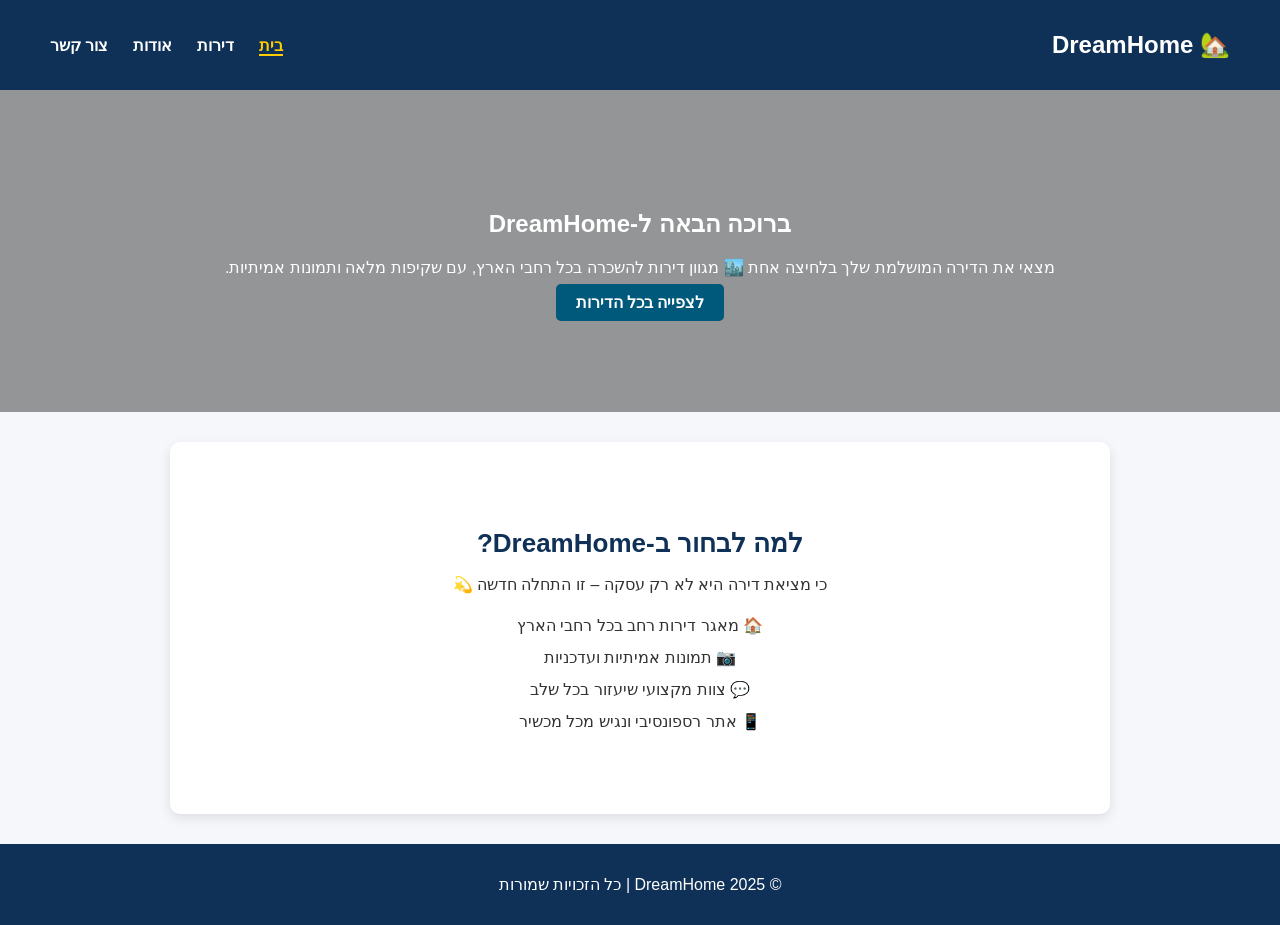
==== RentApartments/index.html @ 3f486802 "First commit - DreamHome project" ====
<!DOCTYPE html>
<html lang="he">
<head>
    <meta charset="UTF-8">
    <meta name="viewport" content="width=device-width, initial-scale=1.0">
    <title>DreamHome - דירות להשכרה</title>
    <link rel="stylesheet" href="css/style.css">
</head>
<body>

    <header>
        <h1>🏡 DreamHome</h1>
        <nav>
            <ul>
                <li><a href="index.html" class="active">בית</a></li>
                <li><a href="apartments.html">דירות</a></li>
                <li><a href="about.html">אודות</a></li>
                <li><a href="contact.html">צור קשר</a></li>
            </ul>
        </nav>
    </header>

    <main>
        <section class="hero">
            <div class="overlay"></div>
            <h2>ברוכה הבאה ל-DreamHome</h2>
            <p>מצאי את הדירה המושלמת שלך בלחיצה אחת 🏙️  
            מגוון דירות להשכרה בכל רחבי הארץ, עם שקיפות מלאה ותמונות אמיתיות.</p>
            <a href="apartments.html" class="btn">לצפייה בכל הדירות</a>
        </section>

        <section class="intro">
            <h3>למה לבחור ב-DreamHome?</h3>
            <p>כי מציאת דירה היא לא רק עסקה – זו התחלה חדשה 💫</p>
            <ul>
                <li>🏠 מאגר דירות רחב בכל רחבי הארץ</li>
                <li>📷 תמונות אמיתיות ועדכניות</li>
                <li>💬 צוות מקצועי שיעזור בכל שלב</li>
                <li>📱 אתר רספונסיבי ונגיש מכל מכשיר</li>
            </ul>
        </section>
    </main>

    <footer>
        <p>© 2025 DreamHome | כל הזכויות שמורות</p>
    </footer>

</body>
</html>
---- RentApartments/css/style.css ----
body {
    margin: 0;
    font-family: "Heebo", sans-serif;
    direction: rtl;
    background-color: #f5f7fa;
    color: #333;
}

/* ===== HEADER ===== */
header {
    background-color: #0f3057;
    color: white;
    display: flex;
    justify-content: space-between;
    align-items: center;
    padding: 15px 50px;
}

header h1 {
    font-size: 24px;
    display: flex;
    align-items: center;
    gap: 8px;
}

nav ul {
    list-style: none;
    display: flex;
    gap: 25px;
    margin: 0;
    padding: 0;
}

nav a {
    color: white;
    text-decoration: none;
    font-weight: bold;
    transition: 0.3s;
}

nav a:hover,
nav a.active {
    color: #ffcc00;
    border-bottom: 2px solid #ffcc00;
}

/* ===== HERO ===== */
.hero {
    position: relative;
    text-align: center;
    padding: 100px 20px;
    background-image: url('../images/apartment-bg.jpg');
    background-size: cover;
    background-position: center;
    color: white;
}

.hero .overlay {
    position: absolute;
    inset: 0;
    background-color: rgba(0,0,0,0.4);
}

.hero h2, .hero p, .hero a {
    position: relative;
    z-index: 1;
}

.btn {
    background-color: #00587a;
    color: white;
    padding: 10px 20px;
    border-radius: 5px;
    text-decoration: none;
    font-weight: bold;
}

.btn:hover {
    background-color: #008891;
}

/* ===== INTRO HOME ===== */
.intro {
    background-color: white;
    text-align: center;
    padding: 60px 20px;
    margin-top: 30px;
    box-shadow: 0 4px 12px rgba(0,0,0,0.1);
    border-radius: 10px;
    max-width: 900px;
    margin-left: auto;
    margin-right: auto;
}

.intro h3 {
    color: #0f3057;
    margin-bottom: 15px;
    font-size: 26px;
}

.intro ul {
    list-style: none;
    padding: 0;
    line-height: 2;
    color: #333;
}

/* ===== APARTMENTS ===== */
.apartments {
    text-align: center;
    padding: 50px 20px;
}

.grid-container {
    display: grid;
    grid-template-columns: repeat(auto-fit, minmax(300px, 1fr));
    gap: 40px;
    justify-items: center;
    align-items: start;
    padding: 0 40px 60px;
}

.apartment-card {
    background-color: white;
    border-radius: 10px;
    box-shadow: 0 4px 10px rgba(0,0,0,0.1);
    overflow: hidden;
    width: 100%;
    max-width: 320px;
    transition: transform 0.3s ease, box-shadow 0.3s ease;
}

.apartment-card:hover {
    transform: translateY(-5px);
    box-shadow: 0 8px 16px rgba(0,0,0,0.2);
}

.apartment-card img {
    width: 100%;
    height: 200px;
    object-fit: cover;
}

/* ===== CONTACT ===== */
.contact, .about {
    padding: 50px 20px;
    text-align: center;
    max-width: 800px;
    margin: 0 auto;
}

.contact form {
    display: flex;
    flex-direction: column;
    gap: 15px;
}

input, textarea {
    padding: 10px;
    border: 1px solid #ccc;
    border-radius: 5px;
    font-size: 16px;
}

/* ===== FOOTER ===== */
footer {
    background-color: #0f3057;
    color: white;
    text-align: center;
    padding: 15px;
    margin-top: 30px;
}

/* ===== RESPONSIVE ===== */
@media (max-width: 768px) {
    header {
        flex-direction: column;
        text-align: center;
    }

    nav ul {
        flex-direction: column;
        gap: 10px;
    }

    .hero h2 {
        font-size: 28px;
    }
}
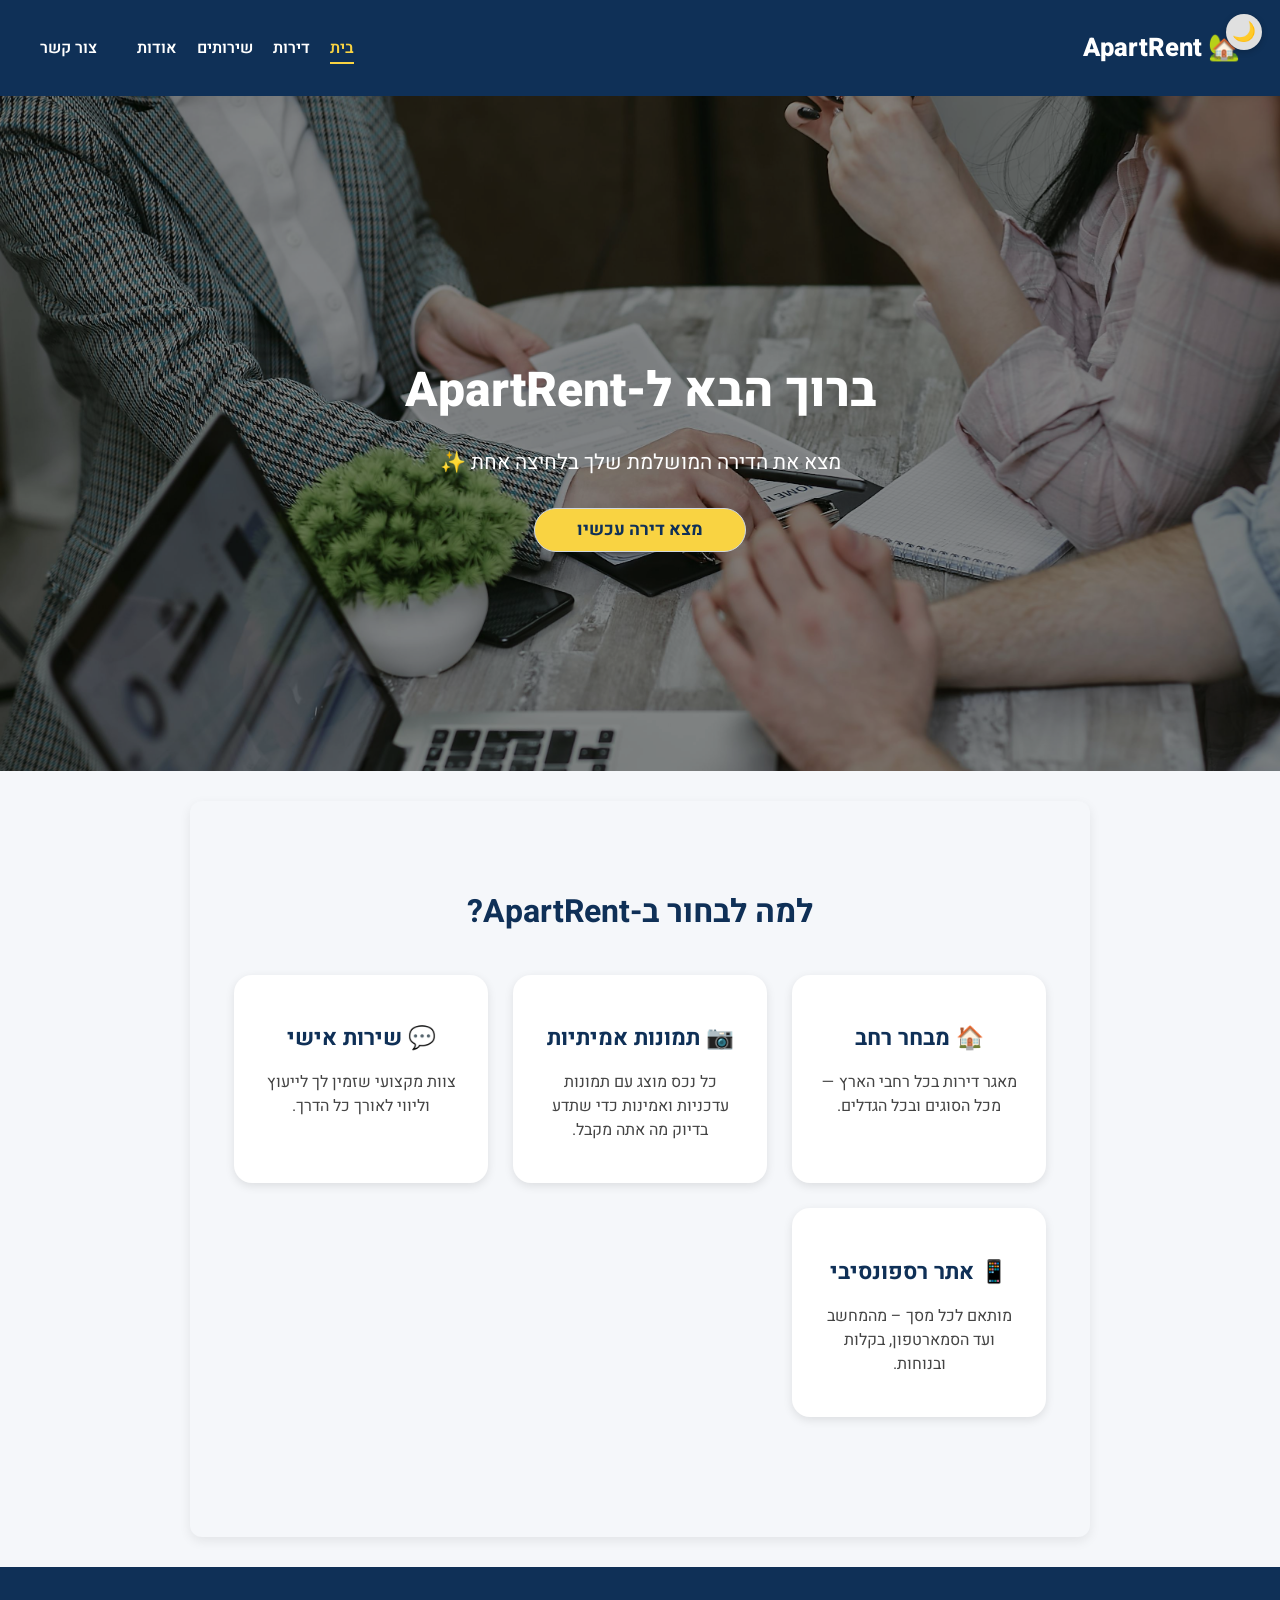
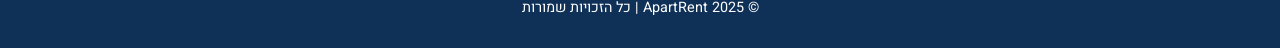
==== commit 8bfe0256: "עדכון עמודים באתר RentApartments + הוספת services.html ושיפורי עיצוב" ====
--- a/RentApartments/index.html
+++ b/RentApartments/index.html
@@ -1,49 +1,313 @@
 <!DOCTYPE html>
 <html lang="he">
 <head>
-    <meta charset="UTF-8">
-    <meta name="viewport" content="width=device-width, initial-scale=1.0">
-    <title>DreamHome - דירות להשכרה</title>
-    <link rel="stylesheet" href="css/style.css">
+  <meta charset="UTF-8" />
+  <meta name="viewport" content="width=device-width, initial-scale=1.0" />
+  <title>ApartRent - הבית שלך מתחיל כאן</title>
+  <link rel="stylesheet" href="css/style.css" />
+  <link href="https://fonts.googleapis.com/css2?family=Heebo:wght@400;600;800&family=Assistant:wght@400;700&display=swap" rel="stylesheet">
+
+  <style>
+    :root {
+      --primary-color: #0f3057;
+      --accent-color: #f9d342;
+      --light-bg: #f5f7fa;
+      --dark-bg: #1b1b1b;
+      --light-text: #222;
+      --dark-text: #eee;
+    }
+
+    body {
+      font-family: "Heebo", sans-serif;
+      background-color: var(--light-bg);
+      color: var(--light-text);
+      transition: background-color 0.4s, color 0.4s;
+      margin: 0;
+    }
+
+    header {
+      background-color: var(--primary-color);
+      color: white;
+      display: flex;
+      justify-content: space-between;
+      align-items: center;
+      padding: 12px 40px;
+      position: sticky;
+      top: 0;
+      z-index: 100;
+    }
+
+    header h1 {
+      font-size: 1.6rem;
+      font-weight: 800;
+      display: flex;
+      align-items: center;
+      gap: 6px;
+    }
+
+    nav ul {
+      list-style: none;
+      display: flex;
+      align-items: center;
+      gap: 20px;
+      padding: 0;
+      margin: 0;
+    }
+
+    nav a {
+      color: white;
+      text-decoration: none;
+      font-weight: 600;
+      transition: 0.3s;
+    }
+
+    nav a.active {
+      color: var(--accent-color);
+      border-bottom: 2px solid var(--accent-color);
+      padding-bottom: 2px;
+    }
+
+    nav a:hover {
+      color: var(--accent-color);
+    }
+
+    /* כפתור מצב לילה */
+    #theme-toggle {
+      background-color: #e0e0e0;
+      border: none;
+      font-size: 1.2rem;
+      border-radius: 50%;
+      width: 36px;
+      height: 36px;
+      cursor: pointer;
+      transition: 0.3s;
+      display: flex;
+      align-items: center;
+      justify-content: center;
+      box-shadow: 0 2px 6px rgba(0,0,0,0.2);
+    }
+
+    #theme-toggle:hover {
+      transform: scale(1.1);
+      background-color: #d5d5d5;
+    }
+
+    /* Hero */
+    .hero {
+      position: relative;
+      background: url("images/index.jpg") center/cover no-repeat;
+      height: 75vh;
+      display: flex;
+      justify-content: center;
+      align-items: center;
+      color: #fff;
+      text-align: center;
+    }
+
+    .hero::before {
+      content: "";
+      position: absolute;
+      inset: 0;
+      background: rgba(0, 0, 0, 0.45);
+      z-index: 0;
+    }
+
+    .hero .content {
+      position: relative;
+      z-index: 1;
+      max-width: 700px;
+      animation: fadeInUp 1.2s ease;
+    }
+
+    .hero h2 {
+      font-size: 3rem;
+      font-weight: 800;
+      margin-bottom: 20px;
+    }
+
+    .hero p {
+      font-size: 1.3rem;
+      margin-bottom: 30px;
+    }
+
+    .btn {
+      background-color: var(--accent-color);
+      color: var(--primary-color);
+      padding: 14px 42px;
+      border-radius: 30px;
+      font-weight: 700;
+      font-size: 1.1rem;
+      text-decoration: none;
+      transition: 0.3s;
+      display: inline-flex;
+      align-items: center;
+      justify-content: center;
+      text-align: center;
+    }
+
+    .btn:hover {
+      background-color: #ffd000;
+      transform: scale(1.05);
+    }
+
+    /* כרטיסי יתרונות */
+    .intro {
+      padding: 60px 20px;
+      text-align: center;
+      background: var(--light-bg);
+      transition: background-color 0.4s, color 0.4s;
+    }
+
+    .intro h2 {
+      font-size: 2rem;
+      color: var(--primary-color);
+      margin-bottom: 40px;
+    }
+
+    .services-grid {
+      display: grid;
+      grid-template-columns: repeat(auto-fit, minmax(230px, 1fr));
+      gap: 25px;
+      max-width: 1000px;
+      margin: auto;
+    }
+
+    .service-card {
+      background: #fff;
+      border-radius: 18px;
+      box-shadow: 0 3px 10px rgba(0,0,0,0.1);
+      padding: 25px;
+      transition: 0.3s;
+    }
+
+    .service-card:hover {
+      transform: translateY(-5px);
+      box-shadow: 0 6px 16px rgba(0,0,0,0.15);
+    }
+
+    .service-card h3 {
+      font-size: 1.4rem;
+      color: var(--primary-color);
+      margin-bottom: 12px;
+    }
+
+    .service-card p {
+      font-size: 1rem;
+      color: #444;
+    }
+
+    footer {
+      background: var(--primary-color);
+      color: #fff;
+      text-align: center;
+      padding: 16px;
+      font-size: 0.9rem;
+      transition: background-color 0.4s;
+    }
+
+    @keyframes fadeInUp {
+      0% { opacity: 0; transform: translateY(20px); }
+      100% { opacity: 1; transform: translateY(0); }
+    }
+
+    /* מצב לילה */
+    body.dark-mode {
+      background-color: var(--dark-bg);
+      color: var(--dark-text);
+    }
+
+    body.dark-mode header {
+      background-color: #111;
+    }
+
+    body.dark-mode .intro {
+      background-color: #222;
+    }
+
+    body.dark-mode .service-card {
+      background-color: #2b2b2b;
+      color: #ddd;
+      box-shadow: 0 3px 10px rgba(255,255,255,0.05);
+    }
+
+    body.dark-mode .service-card h3 {
+      color: #f9d342;
+    }
+
+    body.dark-mode .btn {
+      background-color: #f9d342;
+      color: #111;
+    }
+
+    body.dark-mode footer {
+      background-color: #111;
+    }
+  </style>
 </head>
+
 <body>
-
-    <header>
-        <h1>🏡 DreamHome</h1>
-        <nav>
-            <ul>
-                <li><a href="index.html" class="active">בית</a></li>
-                <li><a href="apartments.html">דירות</a></li>
-                <li><a href="about.html">אודות</a></li>
-                <li><a href="contact.html">צור קשר</a></li>
-            </ul>
-        </nav>
-    </header>
-
-    <main>
-        <section class="hero">
-            <div class="overlay"></div>
-            <h2>ברוכה הבאה ל-DreamHome</h2>
-            <p>מצאי את הדירה המושלמת שלך בלחיצה אחת 🏙️  
-            מגוון דירות להשכרה בכל רחבי הארץ, עם שקיפות מלאה ותמונות אמיתיות.</p>
-            <a href="apartments.html" class="btn">לצפייה בכל הדירות</a>
-        </section>
-
-        <section class="intro">
-            <h3>למה לבחור ב-DreamHome?</h3>
-            <p>כי מציאת דירה היא לא רק עסקה – זו התחלה חדשה 💫</p>
-            <ul>
-                <li>🏠 מאגר דירות רחב בכל רחבי הארץ</li>
-                <li>📷 תמונות אמיתיות ועדכניות</li>
-                <li>💬 צוות מקצועי שיעזור בכל שלב</li>
-                <li>📱 אתר רספונסיבי ונגיש מכל מכשיר</li>
-            </ul>
-        </section>
-    </main>
-
-    <footer>
-        <p>© 2025 DreamHome | כל הזכויות שמורות</p>
-    </footer>
-
+  <header>
+    <h1>🏡 ApartRent</h1>
+    <nav>
+      <ul>
+        <li><a href="index.html" class="active">בית</a></li>
+        <li><a href="apartments.html">דירות</a></li>
+        <li><a href="services.html">שירותים</a></li>
+        <li><a href="about.html">אודות</a></li>
+        <li><button id="theme-toggle" title="החלף מצב תאורה">🌙</button></li>
+        <li><a href="contact.html">צור קשר</a></li>
+      </ul>
+    </nav>
+  </header>
+
+  <section class="hero">
+    <div class="content">
+      <h2>ברוך הבא ל-ApartRent</h2>
+      <p>מצא את הדירה המושלמת שלך בלחיצה אחת ✨</p>
+      <a href="apartments.html" class="btn">מצא דירה עכשיו</a>
+    </div>
+  </section>
+
+  <section class="intro">
+    <h2>למה לבחור ב-ApartRent?</h2>
+    <div class="services-grid">
+      <div class="service-card">
+        <h3>🏠 מבחר רחב</h3>
+        <p>מאגר דירות בכל רחבי הארץ — מכל הסוגים ובכל הגדלים.</p>
+      </div>
+      <div class="service-card">
+        <h3>📷 תמונות אמיתיות</h3>
+        <p>כל נכס מוצג עם תמונות עדכניות ואמינות כדי שתדע בדיוק מה אתה מקבל.</p>
+      </div>
+      <div class="service-card">
+        <h3>💬 שירות אישי</h3>
+        <p>צוות מקצועי שזמין לך לייעוץ וליווי לאורך כל הדרך.</p>
+      </div>
+      <div class="service-card">
+        <h3>📱 אתר רספונסיבי</h3>
+        <p>מותאם לכל מסך – מהמחשב ועד הסמארטפון, בקלות ובנוחות.</p>
+      </div>
+    </div>
+  </section>
+
+  <footer>
+    <p>© 2025 ApartRent | כל הזכויות שמורות</p>
+  </footer>
+
+  <script>
+    const toggleBtn = document.getElementById("theme-toggle");
+    const body = document.body;
+
+    if (localStorage.getItem("theme") === "dark") {
+      body.classList.add("dark-mode");
+      toggleBtn.textContent = "☀️";
+    }
+
+    toggleBtn.addEventListener("click", () => {
+      const isDark = body.classList.toggle("dark-mode");
+      toggleBtn.textContent = isDark ? "☀️" : "🌙";
+      localStorage.setItem("theme", isDark ? "dark" : "light");
+    });
+  </script>
 </body>
 </html>
--- a/RentApartments/css/style.css
+++ b/RentApartments/css/style.css
@@ -1,189 +1,384 @@
+/* ================================
+   ApartRent — עיצוב כולל
+   ================================ */
+:root {
+  --primary: #0f3057;
+  --secondary: #00587a;
+  --accent: #ffcc00;
+  --bg-light: #f5f7fa;
+  --text-dark: #333;
+  --white: #fff;
+}
+
+body.dark {
+  --primary: #151f2b;
+  --secondary: #27415a;
+  --bg-light: #0e141b;
+  --text-dark: #f2f2f2;
+  --accent: #ffd24d;
+}
+
+* {
+  box-sizing: border-box;
+}
+
 body {
-    margin: 0;
-    font-family: "Heebo", sans-serif;
-    direction: rtl;
-    background-color: #f5f7fa;
-    color: #333;
-}
-
-/* ===== HEADER ===== */
-header {
-    background-color: #0f3057;
-    color: white;
+  margin: 0;
+  font-family: "Heebo", sans-serif;
+  direction: rtl;
+  background-color: var(--bg-light);
+  color: var(--text-dark);
+  transition: background-color 0.3s, color 0.3s;
+}
+
+/* ===== Header & Nav ===== */
+.site-header {
+  position: relative;
+  background: var(--primary);
+  color: var(--white);
+  display: flex;
+  justify-content: space-between;
+  align-items: center;
+  padding: 14px 50px;
+  flex-wrap: wrap;
+}
+
+.site-header h1 {
+  margin: 0;
+  font-weight: 900;
+  letter-spacing: 0.5px;
+}
+
+.navbar ul {
+  list-style: none;
+  display: flex;
+  gap: 24px;
+  margin: 0;
+  padding: 0;
+}
+
+.navbar a {
+  color: var(--white);
+  text-decoration: none;
+  font-weight: 700;
+  padding-bottom: 2px;
+  transition: 0.25s;
+}
+
+.navbar a.active,
+.navbar a:hover {
+  color: var(--accent);
+  border-bottom: 2px solid var(--accent);
+}
+
+/* כפתור מצב כהה בפינה */
+#theme-toggle {
+  position: absolute;
+  right: 18px;
+  top: 14px;
+  background: none;
+  border: none;
+  color: var(--white);
+  font-size: 20px;
+  cursor: pointer;
+  line-height: 1;
+}
+
+/* Mobile menu */
+.menu-toggle {
+  display: none;
+  background: none;
+  border: none;
+  color: var(--white);
+  font-size: 26px;
+  cursor: pointer;
+}
+
+@media (max-width: 768px) {
+  .site-header {
+    flex-direction: column;
+    padding: 12px 20px;
+  }
+
+  .navbar ul {
+    display: none;
+    flex-direction: column;
+    width: 100%;
+    padding: 16px 0;
+    background: var(--primary);
+  }
+
+  .navbar ul.show {
     display: flex;
-    justify-content: space-between;
-    align-items: center;
-    padding: 15px 50px;
-}
-
-header h1 {
-    font-size: 24px;
-    display: flex;
-    align-items: center;
-    gap: 8px;
-}
-
-nav ul {
-    list-style: none;
-    display: flex;
-    gap: 25px;
-    margin: 0;
-    padding: 0;
-}
-
-nav a {
-    color: white;
-    text-decoration: none;
-    font-weight: bold;
-    transition: 0.3s;
-}
-
-nav a:hover,
-nav a.active {
-    color: #ffcc00;
-    border-bottom: 2px solid #ffcc00;
-}
-
-/* ===== HERO ===== */
+  }
+
+  .menu-toggle {
+    display: block;
+    align-self: flex-start;
+  }
+}
+
+/* ===== Hero ===== */
 .hero {
-    position: relative;
-    text-align: center;
-    padding: 100px 20px;
-    background-image: url('../images/apartment-bg.jpg');
-    background-size: cover;
-    background-position: center;
-    color: white;
+  position: relative;
+  text-align: center;
+  padding: 100px 20px;
+  background: url("../images/apartment-bg.jpg") center/cover no-repeat;
+  color: var(--white);
 }
 
 .hero .overlay {
-    position: absolute;
-    inset: 0;
-    background-color: rgba(0,0,0,0.4);
-}
-
-.hero h2, .hero p, .hero a {
-    position: relative;
-    z-index: 1;
+  position: absolute;
+  inset: 0;
+  background: rgba(0, 0, 0, 0.45);
+}
+
+.hero h2,
+.hero p,
+.hero a {
+  position: relative;
+  z-index: 1;
 }
 
 .btn {
-    background-color: #00587a;
-    color: white;
-    padding: 10px 20px;
-    border-radius: 5px;
-    text-decoration: none;
-    font-weight: bold;
+  background: var(--secondary);
+  color: var(--white);
+  border: none;
+  padding: 10px 22px;
+  border-radius: 8px;
+  font-weight: 700;
+  cursor: pointer;
+  transition: 0.25s;
 }
 
 .btn:hover {
-    background-color: #008891;
-}
-
-/* ===== INTRO HOME ===== */
+  filter: brightness(1.07);
+}
+
+.btn-light {
+  background: #fff;
+  color: var(--primary);
+  border: 1px solid var(--primary);
+}
+
+.fade-in {
+  opacity: 0;
+  transform: translateY(24px);
+  animation: fadeInUp 1s ease forwards;
+}
+
+@keyframes fadeInUp {
+  to {
+    opacity: 1;
+    transform: translateY(0);
+  }
+}
+
 .intro {
-    background-color: white;
-    text-align: center;
-    padding: 60px 20px;
-    margin-top: 30px;
-    box-shadow: 0 4px 12px rgba(0,0,0,0.1);
-    border-radius: 10px;
-    max-width: 900px;
-    margin-left: auto;
-    margin-right: auto;
-}
-
-.intro h3 {
-    color: #0f3057;
-    margin-bottom: 15px;
-    font-size: 26px;
-}
-
-.intro ul {
-    list-style: none;
-    padding: 0;
-    line-height: 2;
-    color: #333;
-}
-
-/* ===== APARTMENTS ===== */
+  background: #fff;
+  text-align: center;
+  padding: 60px 20px;
+  margin: 30px auto;
+  max-width: 900px;
+  border-radius: 12px;
+  box-shadow: 0 4px 12px rgba(0, 0, 0, 0.08);
+}
+
+/* ===== Apartments ===== */
 .apartments {
-    text-align: center;
-    padding: 50px 20px;
+  text-align: center;
+  padding: 48px 20px;
+}
+
+.search-bar {
+  display: flex;
+  justify-content: center;
+  align-items: center;
+  flex-wrap: wrap;
+  gap: 20px;
+  margin: 34px auto 52px;
+  max-width: 1100px;
+}
+
+.search-bar input[type="text"],
+.search-bar select,
+.btn,
+.btn-light {
+  padding: 10px 14px;
+  border-radius: 8px;
+  border: 1px solid #d0d7de;
+  font-size: 14px;
+  min-width: 200px;
+  height: 44px;
+  background: #fff;
+}
+
+.range-wrap {
+  display: flex;
+  flex-direction: row;
+  align-items: center;
+  gap: 10px;
+  min-width: 300px;
+}
+
+.range-wrap label {
+  font-size: 14px;
+  color: var(--text-dark);
+  white-space: nowrap;
+}
+
+.range-wrap input[type="range"] {
+  flex: 1;
+  accent-color: var(--primary);
+  margin: 0;
+  cursor: pointer;
+}
+
+.range-wrap output {
+  width: 80px;
+  text-align: center;
+  font-weight: 700;
 }
 
 .grid-container {
-    display: grid;
-    grid-template-columns: repeat(auto-fit, minmax(300px, 1fr));
-    gap: 40px;
-    justify-items: center;
-    align-items: start;
-    padding: 0 40px 60px;
+  display: grid;
+  grid-template-columns: repeat(auto-fit, minmax(300px, 1fr));
+  gap: 40px;
+  justify-items: center;
+  align-items: start;
+  padding: 0 40px 60px;
 }
 
 .apartment-card {
-    background-color: white;
-    border-radius: 10px;
-    box-shadow: 0 4px 10px rgba(0,0,0,0.1);
-    overflow: hidden;
+  width: 100%;
+  max-width: 320px;
+  background: #fff;
+  border-radius: 12px;
+  overflow: hidden;
+  box-shadow: 0 4px 10px rgba(0, 0, 0, 0.1);
+  transition: 0.25s;
+}
+
+.apartment-card:hover {
+  transform: translateY(-5px);
+  box-shadow: 0 8px 16px rgba(0, 0, 0, 0.18);
+}
+
+.apartment-card img {
+  width: 100%;
+  height: 200px;
+  object-fit: cover;
+}
+
+/* הודעת אין תוצאות – ברירת מחדל מוסתרת */
+.hidden {
+  display: none;
+}
+
+#noResults {
+  margin-top: 8px;
+  color: #666;
+}
+
+/* ===== Services ===== */
+.services h2 {
+  text-align: center;
+  margin-top: 36px;
+}
+
+.services-grid {
+  padding: 0 24px 60px;
+}
+
+.service-card {
+  background: #fff;
+  padding: 22px;
+  border-radius: 12px;
+  box-shadow: 0 4px 12px rgba(0, 0, 0, 0.08);
+}
+
+/* ===== Contact ===== */
+.contact h2 {
+  text-align: center;
+}
+
+.card-form {
+  max-width: 520px;
+  margin: 18px auto;
+  background: #fff;
+  border-radius: 12px;
+  padding: 22px;
+  box-shadow: 0 6px 16px rgba(0, 0, 0, 0.08);
+  display: flex;
+  flex-direction: column;
+  gap: 12px;
+}
+
+.card-form input,
+.card-form textarea {
+  border: 1px solid #cfd6dd;
+  border-radius: 8px;
+  padding: 12px;
+  font-size: 14px;
+}
+
+.card-form .btn-primary {
+  background: var(--secondary);
+  color: #fff;
+  border: none;
+  font-weight: 800;
+}
+
+#formMessage {
+  text-align: center;
+  font-weight: 700;
+}
+
+/* ===== Tables ===== */
+table {
+  margin: 24px auto;
+  border-collapse: collapse;
+  width: 86%;
+  background: #fff;
+  border-radius: 10px;
+  overflow: hidden;
+}
+
+th,
+td {
+  border: 1px solid #e6e6e6;
+  padding: 12px;
+  text-align: center;
+}
+
+th {
+  background: var(--secondary);
+  color: #fff;
+}
+
+/* ===== Footer ===== */
+footer {
+  background: var(--primary);
+  color: #fff;
+  text-align: center;
+  padding: 16px;
+  margin-top: 30px;
+}
+
+/* ===== Responsive ===== */
+@media (max-width: 900px) {
+  .search-bar {
+    flex-direction: column;
+    align-items: stretch;
+  }
+
+  .range-wrap {
+    flex-direction: column;
     width: 100%;
-    max-width: 320px;
-    transition: transform 0.3s ease, box-shadow 0.3s ease;
-}
-
-.apartment-card:hover {
-    transform: translateY(-5px);
-    box-shadow: 0 8px 16px rgba(0,0,0,0.2);
-}
-
-.apartment-card img {
+  }
+
+  .btn,
+  .btn-light {
     width: 100%;
-    height: 200px;
-    object-fit: cover;
-}
-
-/* ===== CONTACT ===== */
-.contact, .about {
-    padding: 50px 20px;
-    text-align: center;
-    max-width: 800px;
-    margin: 0 auto;
-}
-
-.contact form {
-    display: flex;
-    flex-direction: column;
-    gap: 15px;
-}
-
-input, textarea {
-    padding: 10px;
-    border: 1px solid #ccc;
-    border-radius: 5px;
-    font-size: 16px;
-}
-
-/* ===== FOOTER ===== */
-footer {
-    background-color: #0f3057;
-    color: white;
-    text-align: center;
-    padding: 15px;
-    margin-top: 30px;
-}
-
-/* ===== RESPONSIVE ===== */
-@media (max-width: 768px) {
-    header {
-        flex-direction: column;
-        text-align: center;
-    }
-
-    nav ul {
-        flex-direction: column;
-        gap: 10px;
-    }
-
-    .hero h2 {
-        font-size: 28px;
-    }
-}
+  }
+}
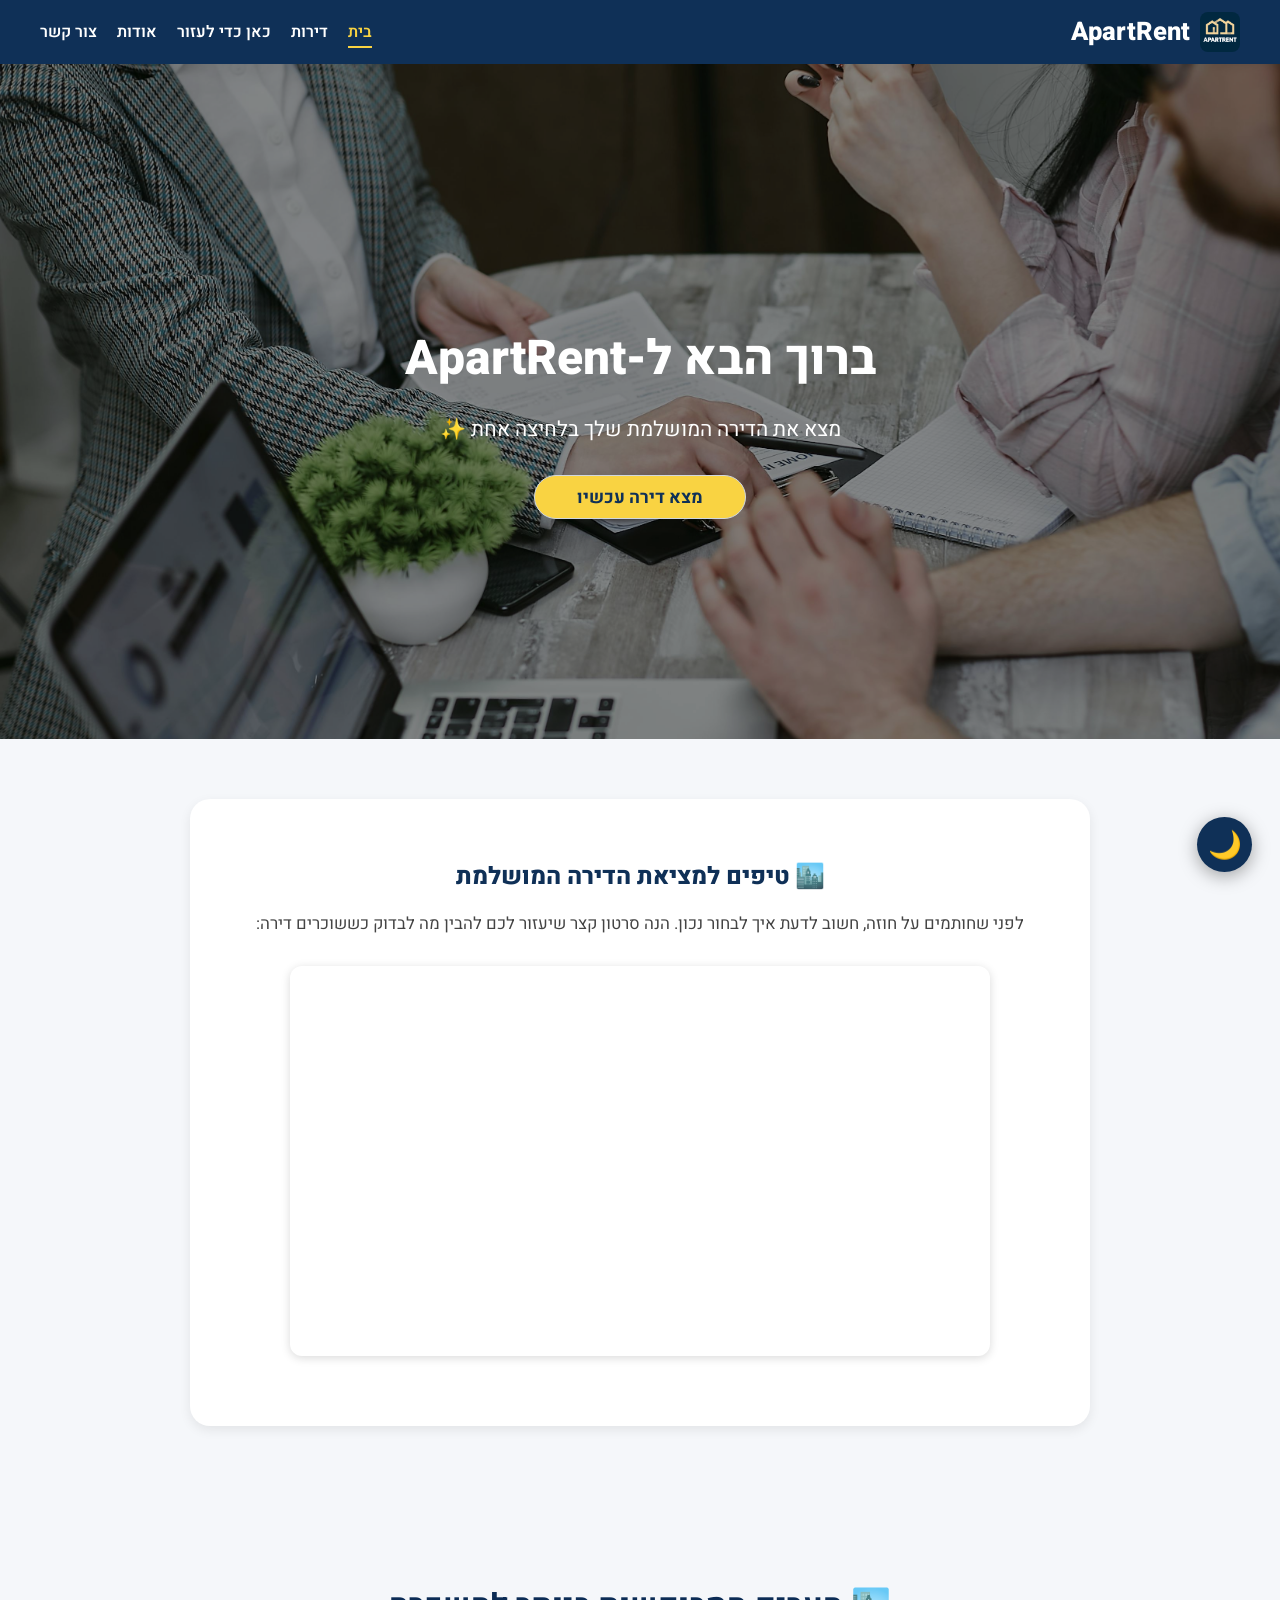
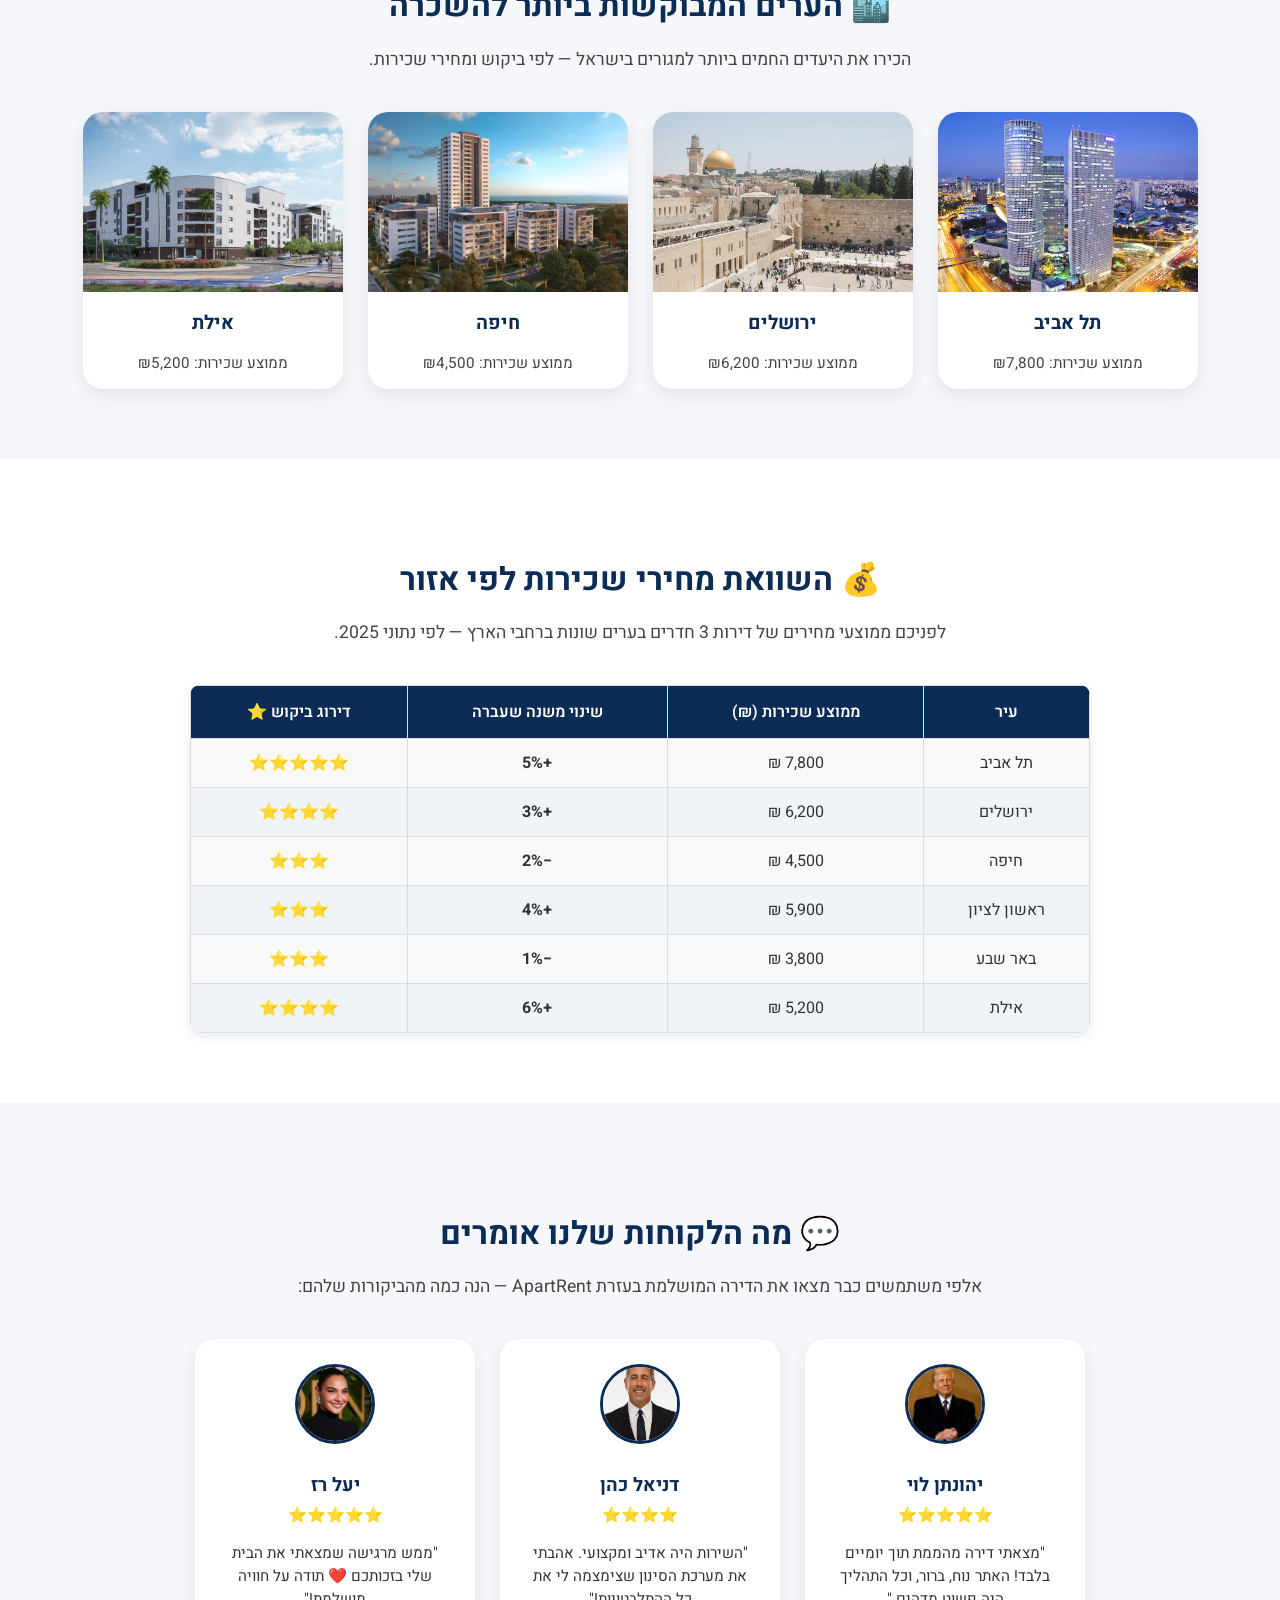
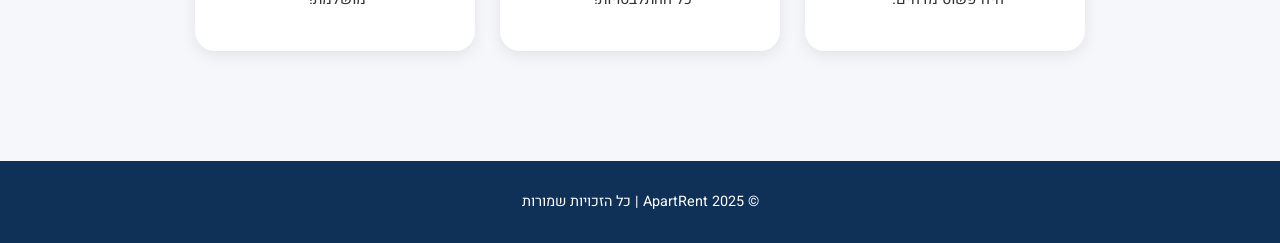
==== commit 4da0c2bc: "Updated logo + design improvements, ve'shar yerakot" ====
--- a/RentApartments/index.html
+++ b/RentApartments/index.html
@@ -247,14 +247,19 @@
 
 <body>
   <header>
-    <h1>🏡 ApartRent</h1>
+    <h1 class="site-logo">
+  <img src="images/index_logo.png" alt="ApartRent Logo">
+  ApartRent
+</h1>
+
     <nav>
       <ul>
         <li><a href="index.html" class="active">בית</a></li>
         <li><a href="apartments.html">דירות</a></li>
-        <li><a href="services.html">שירותים</a></li>
+        <li><a href="help.html">כאן כדי לעזור</a></li>
         <li><a href="about.html">אודות</a></li>
-        <li><button id="theme-toggle" title="החלף מצב תאורה">🌙</button></li>
+        <button id="floating-theme-btn" class="floating-theme-btn">🌙</button>
+
         <li><a href="contact.html">צור קשר</a></li>
       </ul>
     </nav>
@@ -268,46 +273,160 @@
     </div>
   </section>
 
-  <section class="intro">
-    <h2>למה לבחור ב-ApartRent?</h2>
-    <div class="services-grid">
-      <div class="service-card">
-        <h3>🏠 מבחר רחב</h3>
-        <p>מאגר דירות בכל רחבי הארץ — מכל הסוגים ובכל הגדלים.</p>
-      </div>
-      <div class="service-card">
-        <h3>📷 תמונות אמיתיות</h3>
-        <p>כל נכס מוצג עם תמונות עדכניות ואמינות כדי שתדע בדיוק מה אתה מקבל.</p>
-      </div>
-      <div class="service-card">
-        <h3>💬 שירות אישי</h3>
-        <p>צוות מקצועי שזמין לך לייעוץ וליווי לאורך כל הדרך.</p>
-      </div>
-      <div class="service-card">
-        <h3>📱 אתר רספונסיבי</h3>
-        <p>מותאם לכל מסך – מהמחשב ועד הסמארטפון, בקלות ובנוחות.</p>
-      </div>
-    </div>
-  </section>
+  <section class="tips-section">
+  <div class="tips-card">
+    <h2>🏙️ טיפים למציאת הדירה המושלמת</h2>
+    <p>
+      לפני שחותמים על חוזה, חשוב לדעת איך לבחור נכון. הנה סרטון קצר שיעזור לכם להבין
+      מה לבדוק כששוכרים דירה:
+    </p>
+
+    <div class="video-wrapper">
+      <iframe width="560" height="315"
+        src="https://www.youtube.com/embed/pFnqxv3rcOA?si=EMbfK0Z8fbOfv3Un&amp;start=3"
+        title="YouTube video player"
+        frameborder="0"
+        allow="accelerometer; autoplay; clipboard-write; encrypted-media; gyroscope; picture-in-picture; web-share"
+        referrerpolicy="strict-origin-when-cross-origin"
+        allowfullscreen>
+      </iframe>
+    </div>
+  </div>
+</section>
+
+
+<section class="popular-cities">
+  <h2>🏙️ הערים המבוקשות ביותר להשכרה</h2>
+  <p class="section-desc">הכירו את היעדים החמים ביותר למגורים בישראל — לפי ביקוש ומחירי שכירות.</p>
+
+  <div class="city-grid">
+    <div class="city-card">
+      <img src="images/telaviv.jpg" alt="תל אביב">
+      <h3>תל אביב</h3>
+      <p>ממוצע שכירות: ₪7,800</p>
+    </div>
+    <div class="city-card">
+      <img src="images/jerusalem.jpg" alt="ירושלים">
+      <h3>ירושלים</h3>
+      <p>ממוצע שכירות: ₪6,200</p>
+    </div>
+    <div class="city-card">
+      <img src="images/haifa.jpg" alt="חיפה">
+      <h3>חיפה</h3>
+      <p>ממוצע שכירות: ₪4,500</p>
+    </div>
+    <div class="city-card">
+      <img src="images/eilat.jpg" alt="אילת">
+      <h3>אילת</h3>
+      <p>ממוצע שכירות: ₪5,200</p>
+    </div>
+  </div>
+</section>
+
+<section class="price-compare">
+  <h2>💰 השוואת מחירי שכירות לפי אזור</h2>
+  <p class="section-desc">לפניכם ממוצעי מחירים של דירות 3 חדרים בערים שונות ברחבי הארץ — לפי נתוני 2025.</p>
+
+  <table class="price-table">
+    <thead>
+      <tr>
+        <th>עיר</th>
+        <th>ממוצע שכירות (₪)</th>
+        <th>שינוי משנה שעברה</th>
+        <th>דירוג ביקוש ⭐</th>
+      </tr>
+    </thead>
+    <tbody>
+      <tr>
+        <td>תל אביב</td>
+        <td>7,800 ₪</td>
+        <td class="up">+5%</td>
+        <td>⭐⭐⭐⭐⭐</td>
+      </tr>
+      <tr>
+        <td>ירושלים</td>
+        <td>6,200 ₪</td>
+        <td class="up">+3%</td>
+        <td>⭐⭐⭐⭐</td>
+      </tr>
+      <tr>
+        <td>חיפה</td>
+        <td>4,500 ₪</td>
+        <td class="down">−2%</td>
+        <td>⭐⭐⭐</td>
+      </tr>
+      <tr>
+        <td>ראשון לציון</td>
+        <td>5,900 ₪</td>
+        <td class="up">+4%</td>
+        <td>⭐⭐⭐</td>
+      </tr>
+      <tr>
+        <td>באר שבע</td>
+        <td>3,800 ₪</td>
+        <td class="down">−1%</td>
+        <td>⭐⭐⭐</td>
+      </tr>
+      <tr>
+        <td>אילת</td>
+        <td>5,200 ₪</td>
+        <td class="up">+6%</td>
+        <td>⭐⭐⭐⭐</td>
+      </tr>
+    </tbody>
+  </table>
+</section>
+
+<section class="reviews">
+  <h2>💬 מה הלקוחות שלנו אומרים</h2>
+  <p class="section-desc">אלפי משתמשים כבר מצאו את הדירה המושלמת בעזרת ApartRent — הנה כמה מהביקורות שלהם:</p>
+
+  <div class="reviews-grid">
+    <div class="review-card">
+      <img src="images/rev1.jpg" alt="אורית לוי" class="review-img">
+      <h3>יהונתן לוי</h3>
+      <p class="stars">⭐⭐⭐⭐⭐</p>
+      <p>"מצאתי דירה מהממת תוך יומיים בלבד! האתר נוח, ברור, וכל התהליך היה פשוט מדהים."</p>
+    </div>
+
+    <div class="review-card">
+      <img src="images/rev2.jpg" alt="דניאל כהן" class="review-img">
+      <h3>דניאל כהן</h3>
+      <p class="stars">⭐⭐⭐⭐</p>
+      <p>"השירות היה אדיב ומקצועי. אהבתי את מערכת הסינון שצימצמה לי את כל ההתלבטויות!"</p>
+    </div>
+
+    <div class="review-card">
+      <img src="images/rev3.jpg" alt="יעל רז" class="review-img">
+      <h3>יעל רז</h3>
+      <p class="stars">⭐⭐⭐⭐⭐</p>
+      <p>"ממש מרגישה שמצאתי את הבית שלי בזכותכם ❤️ תודה על חוויה מושלמת!"</p>
+    </div>
+  </div>
+</section>
+
 
   <footer>
     <p>© 2025 ApartRent | כל הזכויות שמורות</p>
   </footer>
 
   <script>
-    const toggleBtn = document.getElementById("theme-toggle");
-    const body = document.body;
-
-    if (localStorage.getItem("theme") === "dark") {
-      body.classList.add("dark-mode");
-      toggleBtn.textContent = "☀️";
-    }
-
-    toggleBtn.addEventListener("click", () => {
-      const isDark = body.classList.toggle("dark-mode");
-      toggleBtn.textContent = isDark ? "☀️" : "🌙";
-      localStorage.setItem("theme", isDark ? "dark" : "light");
-    });
+    // כפתור מצב לילה צף
+const themeBtn = document.getElementById("floating-theme-btn");
+const body = document.body;
+
+// טעינה — אם נבחר Dark בעבר, טען אותו
+if (localStorage.getItem("theme") === "dark") {
+  body.classList.add("dark-mode");
+  themeBtn.textContent = "☀️";
+}
+
+// לחיצה — החלפת מצב
+themeBtn.addEventListener("click", () => {
+  const isDark = body.classList.toggle("dark-mode");
+  themeBtn.textContent = isDark ? "☀️" : "🌙";
+  localStorage.setItem("theme", isDark ? "dark" : "light");
+});
   </script>
 </body>
 </html>
--- a/RentApartments/css/style.css
+++ b/RentApartments/css/style.css
@@ -382,3 +382,639 @@
     width: 100%;
   }
 }
+.video-container {
+  position: relative;
+  padding-bottom: 56.25%; /* יחס 16:9 */
+  height: 0;
+  overflow: hidden;
+  border-radius: 16px;
+  box-shadow: 0 4px 10px rgba(0,0,0,0.2);
+  margin: 30px auto;
+  max-width: 800px;
+}
+
+.video-container iframe {
+  position: absolute;
+  top: 0;
+  left: 0;
+  width: 100%;
+  height: 100%;
+  border: none;
+}
+
+.video-wrapper {
+  display: flex;             /* מאפשר למרכז אלמנטים בתוך הקונטיינר */
+  justify-content: center;   /* ממרכז לרוחב */
+  margin: 30px auto;         /* מוסיף רווח ומציב באמצע הדף */
+}
+/* ==== עיצוב למסגרת הסרטון ==== */
+.tips-section {
+  display: flex;
+  justify-content: center;
+  margin: 60px auto;
+  padding: 0 20px;
+}
+
+.tips-card {
+  background: #fff;
+  border-radius: 20px;
+  box-shadow: 0 4px 12px rgba(0, 0, 0, 0.08);
+  max-width: 900px;
+  width: 100%;
+  text-align: center;
+  padding: 40px 30px;
+}
+
+.tips-card h2 {
+  color: var(--primary);
+  margin-bottom: 12px;
+  font-weight: 800;
+}
+
+.tips-card p {
+  color: #444;
+  font-size: 1.05rem;
+  margin-bottom: 24px;
+}
+
+.video-wrapper {
+  display: flex;
+  justify-content: center;
+}
+
+.video-wrapper iframe {
+  border-radius: 12px;
+  box-shadow: 0 2px 10px rgba(0, 0, 0, 0.15);
+  width: 100%;
+  max-width: 700px;
+  height: 390px;
+}
+.whatsapp-contact {
+  text-align: center;
+  margin-top: 25px;
+}
+
+.whatsapp-btn {
+  background-color: #25d366;
+  color: #fff;
+  padding: 12px 22px;
+  border-radius: 40px;
+  text-decoration: none;
+  font-weight: 700;
+  display: inline-flex;
+  align-items: center;
+  gap: 10px;
+  box-shadow: 0 4px 10px rgba(0, 0, 0, 0.2);
+  transition: 0.3s ease;
+}
+
+.whatsapp-btn:hover {
+  background-color: #1ebe5d;
+  transform: scale(1.05);
+  box-shadow: 0 6px 14px rgba(0, 0, 0, 0.25);
+}
+
+.whatsapp-logo {
+  width: 26px;
+  height: 26px;
+  border-radius: 50%;
+}
+.gov-link {
+  color: var(--secondary);
+  font-weight: 700;
+  text-decoration: underline;
+  transition: 0.3s;
+}
+
+.gov-link:hover {
+  color: var(--accent);
+}
+.about-link {
+  text-align: center;
+  background: #ffffff;
+  padding: 26px 40px;
+  margin: 50px auto;
+  max-width: 950px; /* ⬅️ הוגדל מ-780px */
+  border-radius: 14px;
+  box-shadow: 0 4px 16px rgba(0, 0, 0, 0.08);
+  font-size: 1.15rem;
+  line-height: 1.7;
+  transition: transform 0.3s ease;
+}
+
+.about-link:hover {
+  transform: translateY(-4px);
+}
+
+.about-link p {
+  margin: 0;
+  color: var(--text-dark);
+  font-weight: 500;
+}
+
+.gov-link {
+  color: var(--secondary);
+  font-weight: 700;
+  text-decoration: none;
+  border-bottom: 2px solid var(--accent);
+  transition: 0.3s ease;
+  white-space: nowrap; /* ⬅️ מבטיח שהמשפט לא יישבר */
+}
+
+.gov-link:hover {
+  color: var(--accent);
+  border-bottom-color: var(--secondary);
+  text-shadow: 0 0 6px rgba(255, 204, 0, 0.4);
+}
+
+.popular-cities {
+  text-align: center;
+  padding: 70px 20px;
+  background: #f5f7fa;
+}
+
+.popular-cities h2 {
+  font-size: 2rem;
+  color: #0c2c55;
+  margin-bottom: 10px;
+}
+
+.section-desc {
+  color: #444;
+  font-size: 1.1rem;
+  margin-bottom: 40px;
+}
+
+.city-grid {
+  display: flex;
+  flex-wrap: wrap;
+  justify-content: center;
+  gap: 25px;
+}
+
+.city-card {
+  flex: 1 1 220px;
+  max-width: 260px;
+  background: white;
+  border-radius: 20px;
+  box-shadow: 0 6px 16px rgba(0, 0, 0, 0.08);
+  overflow: hidden;
+  transition: all 0.3s ease;
+  cursor: pointer;
+}
+
+.city-card:hover {
+  transform: translateY(-8px);
+  box-shadow: 0 8px 20px rgba(0, 0, 0, 0.15);
+}
+
+.city-card img {
+  width: 100%;
+  height: 180px;
+  object-fit: cover;
+}
+
+.city-card h3 {
+  color: #0c2c55;
+  font-size: 1.2rem;
+  margin: 10px 0 4px;
+}
+
+.city-card p {
+  color: #444;
+  margin-bottom: 15px;
+  font-size: 0.95rem;
+}
+
+/* ==== טבלת השוואת מחירים ==== */
+.price-compare {
+  text-align: center;
+  padding: 70px 20px;
+  background-color: #fff;
+}
+
+.price-compare h2 {
+  font-size: 2rem;
+  color: #0c2c55;
+  margin-bottom: 10px;
+}
+
+.price-table {
+  width: 90%;
+  max-width: 900px;
+  margin: 40px auto 0;
+  border-collapse: collapse;
+  box-shadow: 0 4px 12px rgba(0, 0, 0, 0.08);
+  border-radius: 10px;
+  overflow: hidden;
+  font-family: "Heebo", sans-serif;
+}
+
+.price-table th {
+  background-color: #0c2c55;
+  color: white;
+  font-weight: 600;
+  padding: 14px;
+}
+
+.price-table td {
+  background-color: #f9f9f9;
+  padding: 12px;
+  color: #333;
+  font-size: 1rem;
+}
+
+.price-table tr:nth-child(even) td {
+  background-color: #f0f3f7;
+}
+
+.price-table tr:hover td {
+  background-color: #e9eef5;
+}
+
+.up {
+  color: #0b7a26;
+  font-weight: bold;
+}
+
+.down {
+  color: #c00;
+  font-weight: bold;
+}
+
+.price-table td,
+.price-table th {
+  border: 1px solid #ddd;
+}
+
+/* ==== ביקורות לקוחות ==== */
+.reviews {
+  text-align: center;
+  padding: 80px 20px;
+  background-color: #f5f7fa;
+}
+
+.reviews h2 {
+  font-size: 2rem;
+  color: #0c2c55;
+  margin-bottom: 10px;
+}
+
+.reviews-grid {
+  display: flex;
+  flex-wrap: wrap;
+  justify-content: center;
+  gap: 25px;
+  margin-top: 40px;
+}
+
+.review-card {
+  background: #fff;
+  border-radius: 20px;
+  box-shadow: 0 5px 15px rgba(0, 0, 0, 0.08);
+  width: 280px;
+  padding: 25px;
+  transition: transform 0.3s ease, box-shadow 0.3s ease;
+}
+
+.review-card:hover {
+  transform: translateY(-8px);
+  box-shadow: 0 10px 20px rgba(0, 0, 0, 0.15);
+}
+
+.review-img {
+  width: 80px;
+  height: 80px;
+  border-radius: 50%;
+  object-fit: cover;
+  margin-bottom: 10px;
+  border: 3px solid #0c2c55;
+}
+
+.review-card h3 {
+  color: #0c2c55;
+  margin: 10px 0 5px;
+}
+
+.review-card p {
+  color: #333;
+  font-size: 0.95rem;
+  line-height: 1.5;
+}
+
+.stars {
+  color: #f4b400;
+  font-size: 1.2rem;
+  margin: 5px 0;
+}
+.podcast-section {
+  background: #fff;
+  margin: 60px auto;
+  padding: 40px 25px;
+  max-width: 900px;
+  border-radius: 18px;
+  box-shadow: 0 8px 28px rgba(0,0,0,0.08);
+  text-align: center;
+}
+
+.podcast-section h2 {
+  color: #0f3057;
+  font-size: 2rem;
+  margin-bottom: 10px;
+}
+
+.podcast-section p {
+  color: #444;
+  margin-bottom: 20px;
+  font-size: 1.05rem;
+}
+/* ===== שגיאות בטופס ===== */
+.error {
+  color: #d9534f;
+  font-size: 0.9rem;
+  margin-top: 4px;
+}
+
+/* ===== POPUP ===== */
+#successPopup {
+  position: fixed;
+  inset: 0;
+  background: rgba(0,0,0,0.55);
+  display: none;
+  justify-content: center;
+  align-items: center;
+  z-index: 3000;
+}
+
+#successPopup.show {
+  display: flex;
+}
+
+.popup-inner {
+  background: white;
+  padding: 30px 40px;
+  border-radius: 16px;
+  text-align: center;
+  max-width: 350px;
+  box-shadow: 0 10px 30px rgba(0,0,0,0.15);
+  animation: fadePop 0.35s ease;
+}
+
+.popup-inner h3 {
+  margin-top: 0;
+  color: #0f3057;
+}
+
+#closeSuccess {
+  margin-top: 15px;
+  background: #0f3057;
+  color: white;
+  border: none;
+  padding: 10px 22px;
+  border-radius: 10px;
+  cursor: pointer;
+  font-weight: 600;
+}
+
+@keyframes fadePop {
+  from {opacity: 0; transform: scale(.9);}
+  to {opacity: 1; transform: scale(1);}
+}
+/* --- כותרת עמוד צור קשר --- */
+.contact h2 {
+  text-align: center;
+  font-size: 2.2rem;
+  color: #0f3057;
+  margin-bottom: 10px;
+  font-weight: 800;
+}
+
+.contact h2::after {
+  content: "";
+  display: block;
+  width: 80px;
+  height: 4px;
+  background: #f9d342;
+  margin: 10px auto 25px;
+  border-radius: 10px;
+}
+
+/* --- תיבת הטופס --- */
+.card-form {
+  max-width: 520px;
+  margin: 0 auto;
+  background: #fff;
+  padding: 35px 40px;
+  border-radius: 18px;
+  box-shadow: 0 12px 28px rgba(0, 0, 0, 0.12);
+  display: flex;
+  flex-direction: column;
+  gap: 12px;
+  transition: 0.3s;
+}
+
+.card-form:hover {
+  transform: translateY(-4px);
+  box-shadow: 0 14px 32px rgba(0, 0, 0, 0.15);
+}
+
+/* --- תוויות --- */
+.card-form label {
+  font-weight: 600;
+  color: #0f3057;
+  margin-bottom: 4px;
+}
+
+/* --- קופסאות קלט עם אייקונים --- */
+.card-form input,
+.card-form textarea {
+  width: 100%;
+  padding: 14px 16px 14px 42px;
+  border: 2px solid #e5e7eb;
+  border-radius: 12px;
+  font-size: 1rem;
+  transition: 0.3s;
+  background-color: #fafafa;
+  background-repeat: no-repeat;
+  background-position: 14px center;
+}
+
+.card-form input#name {
+  background-image: url("../images/icons/user.png");
+}
+
+.card-form input#email {
+  background-image: url("../images/icons/mail.png");
+}
+
+.card-form input:focus,
+.card-form textarea:focus {
+  outline: none;
+  border-color: #0f3057;
+  background-color: #fff;
+  box-shadow: 0 0 0 3px rgba(15, 48, 87, 0.15);
+}
+
+/* --- כפתור שליחה מהמם --- */
+.card-form button {
+  background: linear-gradient(135deg, #0f3057, #1b4a7a);
+  color: #fff;
+  border: none;
+  padding: 14px 0;
+  font-size: 1.1rem;
+  border-radius: 12px;
+  cursor: pointer;
+  transition: 0.3s;
+  font-weight: 700;
+}
+
+.card-form button:hover {
+  background: linear-gradient(135deg, #134470, #1e5b90);
+  transform: translateY(-2px);
+  box-shadow: 0 8px 20px rgba(0, 0, 0, 0.18);
+}
+
+/* --- הודעות שגיאה --- */
+.error {
+  color: #d62828;
+  font-size: 0.85rem;
+  min-height: 18px;
+}
+
+/* 🔥 WHATSAPP כפתור משופר --- */
+.whatsapp-contact {
+  display: flex;
+  justify-content: center;
+  margin-top: 35px;
+}
+
+.whatsapp-btn {
+  background: #25d366;
+  padding: 14px 26px;
+  border-radius: 40px;
+  color: #fff;
+  font-weight: 700;
+  font-size: 1rem;
+  display: flex;
+  align-items: center;
+  gap: 8px;
+  box-shadow: 0 6px 16px rgba(0, 0, 0, 0.18);
+  transition: 0.3s;
+}
+
+.whatsapp-btn:hover {
+  transform: translateY(-4px);
+  background: #1ebe5a;
+}
+
+/* מצב לילה */
+body.dark-mode .card-form {
+  background: #1e1e1e;
+  box-shadow: 0 10px 25px rgba(0,0,0,0.5);
+}
+
+body.dark-mode .card-form input,
+body.dark-mode .card-form textarea {
+  background-color: #2b2b2b;
+  border-color: #444;
+  color: #eee;
+}
+
+body.dark-mode .card-form input:focus,
+body.dark-mode .card-form textarea:focus {
+  border-color: #f9d342;
+  box-shadow: 0 0 0 3px rgba(249,211,66,0.3);
+}
+
+body.dark-mode .contact h2 {
+  color: #f9d342;
+}
+.card-form input#name {
+  background-image: url('data:image/svg+xml;utf8,<svg fill="%230f3057" viewBox="0 0 24 24" xmlns="http://www.w3.org/2000/svg"><path d="M12 12c2.7 0 5-2.3 5-5s-2.3-5-5-5-5 2.3-5 5 2.3 5 5 5zm0 2c-3.3 0-10 1.7-10 5v3h20v-3c0-3.3-6.7-5-10-5z"/></svg>');
+}
+
+.card-form input#email {
+  background-image: url('data:image/svg+xml;utf8,<svg fill="%230f3057" viewBox="0 0 24 24" xmlns="http://www.w3.org/2000/svg"><path d="M20 4H4c-1.1 0-2 .9-2 2v12c0 1.1.9 2 2 2h16c1.1 0 2-.9 2-2V6c0-1.1-.9-2-2-2zm0 4-8 5-8-5V6l8 5 8-5v2z"/></svg>');
+}
+
+.card-form textarea#message {
+  background-image: url('data:image/svg+xml;utf8,<svg fill="%230f3057" viewBox="0 0 24 24" xmlns="http://www.w3.org/2000/svg"><path d="M21 6H3c-1.1 0-2 .9-2 2v10c0 1.1.9 2 2 2h18c1.1 0 2-.9 2-2V8c0-1.1-.9-2-2-2zm0 12H3V8h18v10z"/></svg>');
+}
+
+#message {
+  background-image: none !important;
+  padding-left: 20px !important; /* מחזיר padding רגיל */
+}
+/* שדה הודעה — מעוצב ובלי אייקון */
+#message {
+  background-image: none !important;
+  padding: 16px;
+  font-size: 1rem;
+  border: 2px solid #d0d5dd;
+  border-radius: 12px;
+  min-height: 140px;
+  resize: vertical; /* תוכלי לגרור ולשנות גובה */
+  transition: 0.25s ease;
+}
+
+/* אפקט יפה ב-Focus */
+#message:focus {
+  border-color: #0f3057;
+  box-shadow: 0 0 0 4px rgba(15, 48, 87, 0.15);
+  outline: none;
+}
+
+/* טקסט placeholder */
+#message::placeholder {
+  color: #999;
+  font-size: 0.95rem;
+}
+/* כפתור מצב תאורה צף */
+.floating-theme-btn {
+  position: fixed;
+  bottom: 28px;
+  right: 28px;
+  width: 55px;
+  height: 55px;
+  border-radius: 50%;
+  background-color: #0f3057;
+  color: #f9d342;
+  font-size: 1.7rem;
+  border: none;
+  cursor: pointer;
+  display: flex;
+  justify-content: center;
+  align-items: center;
+  box-shadow: 0 4px 18px rgba(0, 0, 0, 0.35);
+  transition: 0.25s ease;
+  z-index: 2000;
+}
+
+/* Hover */
+.floating-theme-btn:hover {
+  transform: scale(1.12);
+  background-color: #0c2647;
+}
+
+/* במצב לילה — הצבעים מתחלפים */
+body.dark-mode .floating-theme-btn {
+  background-color: #f9d342;
+  color: #0f3057;
+}
+/* לוגו הכותרת */
+.site-logo {
+  display: flex;
+  align-items: center;
+  gap: 10px;
+  margin: 0;
+  font-size: 1.6rem;
+  font-weight: 800;
+}
+
+.site-logo img {
+  height: 40px;     /* אפשר לשנות לגודל שאת רוצה */
+  width: auto;
+  border-radius: 8px; /* אם את רוצה שזה יהיה מעוגל */
+  object-fit: contain;
+}
+
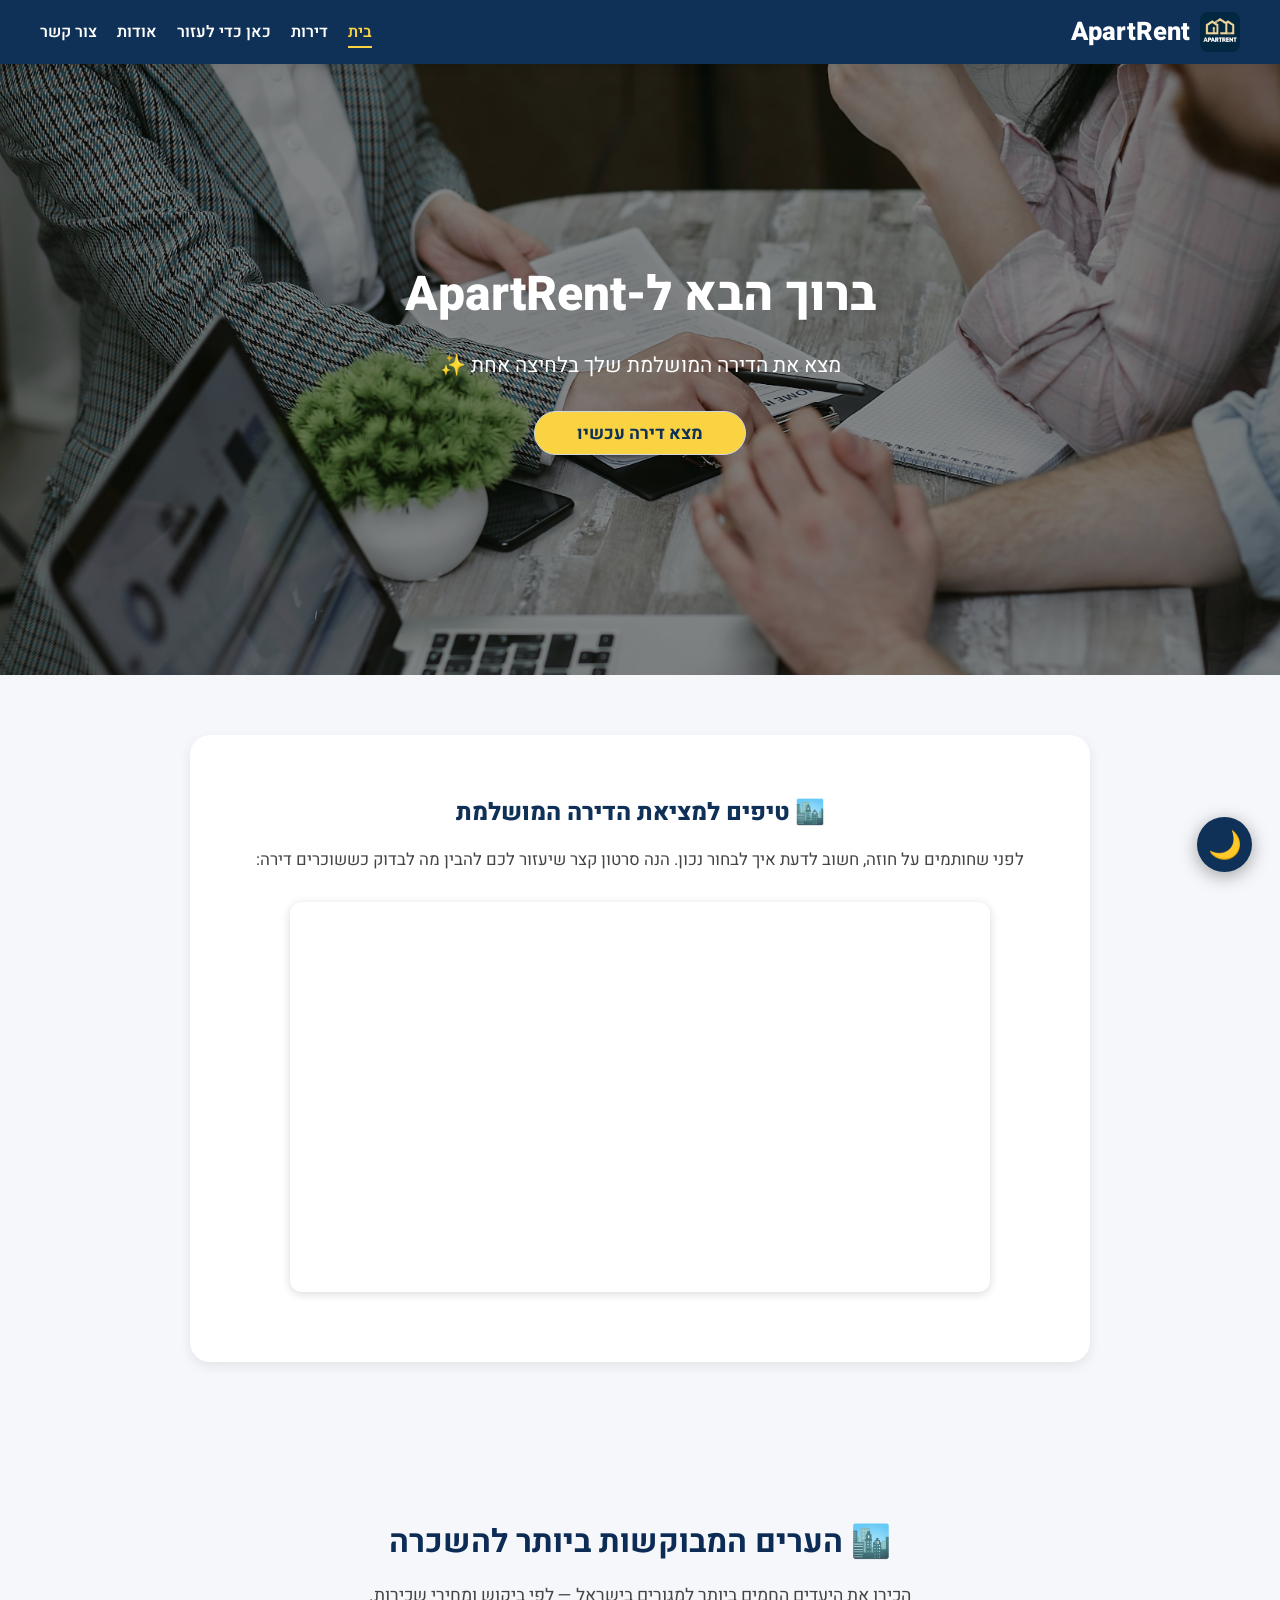
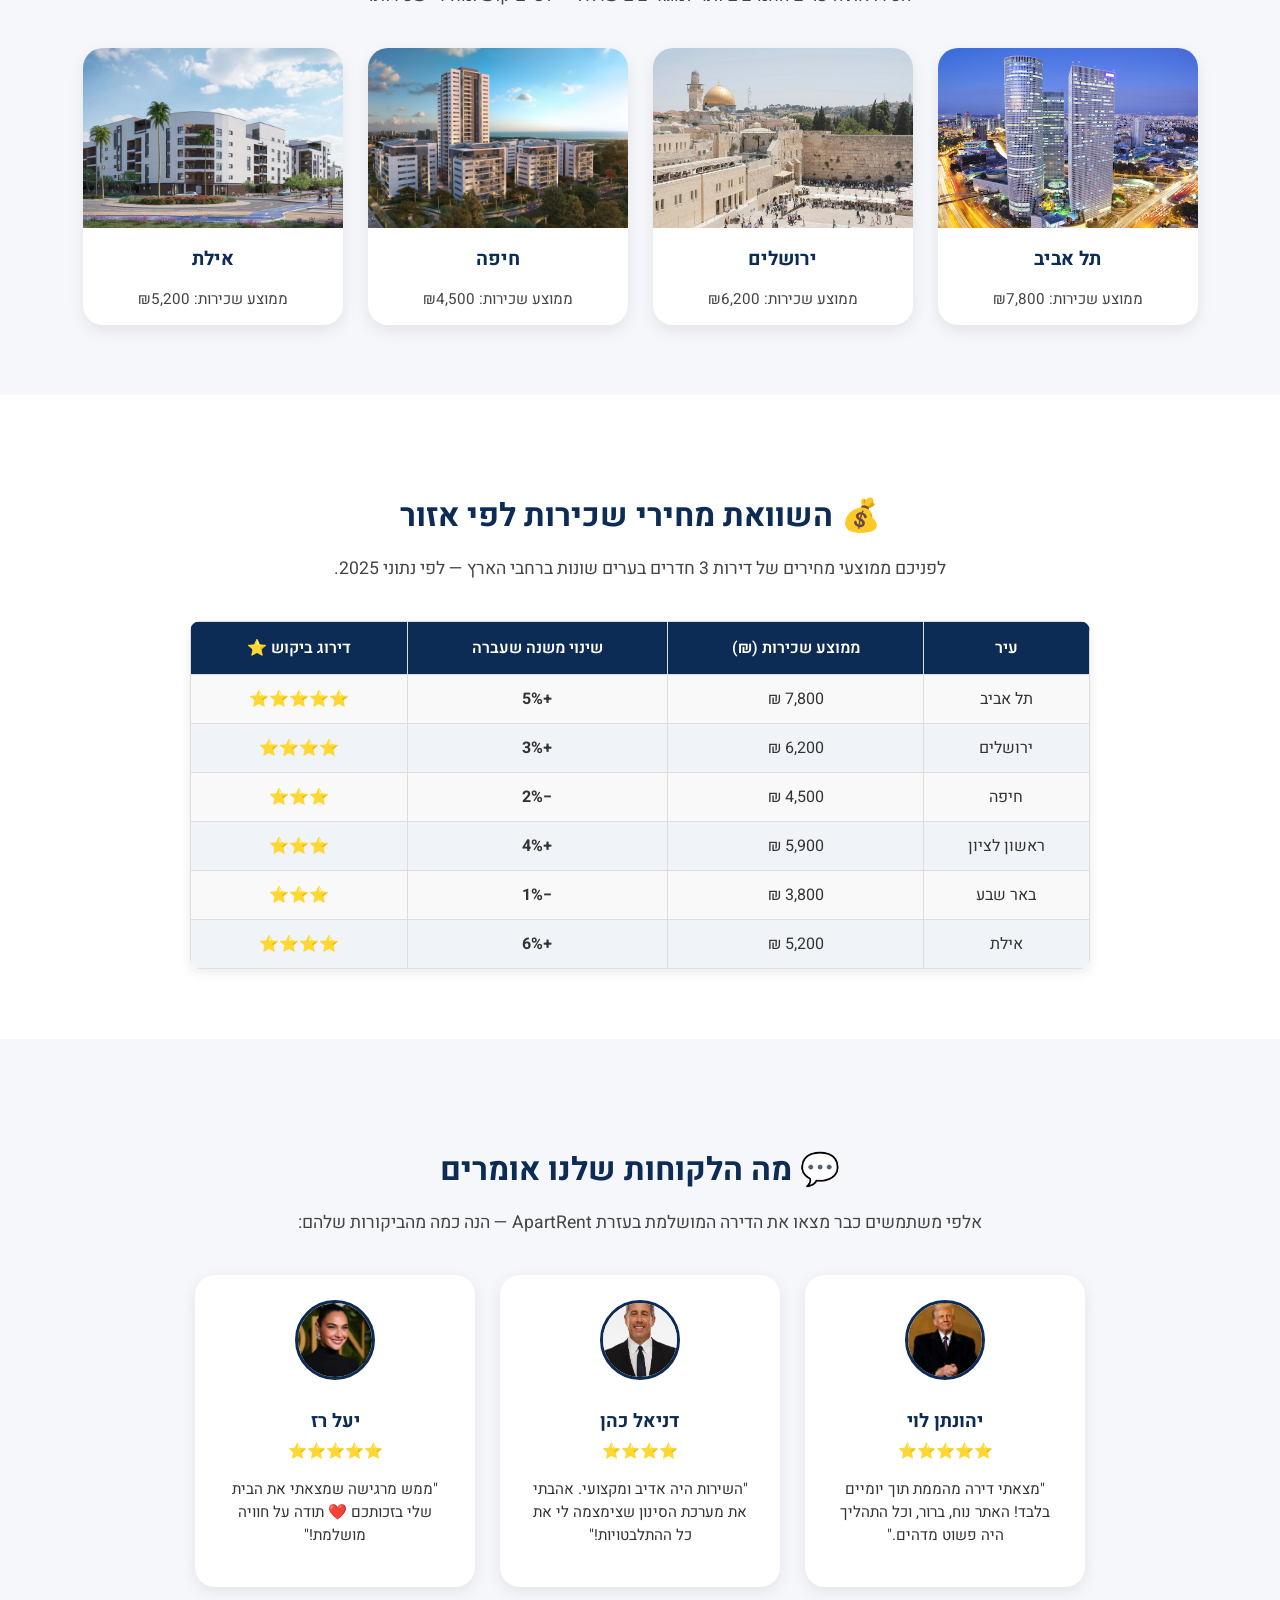
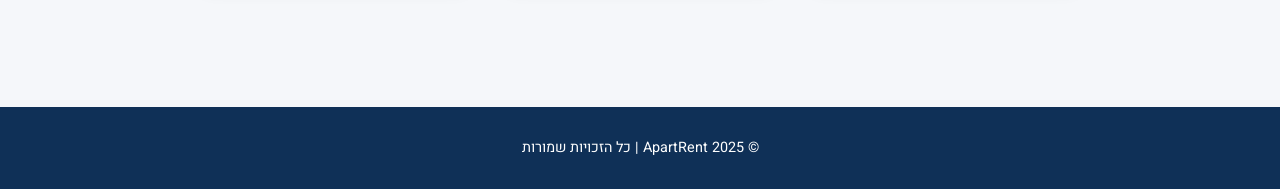
==== commit 723405cc: "Fixed apartments grid + layout unification" ====
--- a/RentApartments/index.html
+++ b/RentApartments/index.html
@@ -7,242 +7,7 @@
   <link rel="stylesheet" href="css/style.css" />
   <link href="https://fonts.googleapis.com/css2?family=Heebo:wght@400;600;800&family=Assistant:wght@400;700&display=swap" rel="stylesheet">
 
-  <style>
-    :root {
-      --primary-color: #0f3057;
-      --accent-color: #f9d342;
-      --light-bg: #f5f7fa;
-      --dark-bg: #1b1b1b;
-      --light-text: #222;
-      --dark-text: #eee;
-    }
-
-    body {
-      font-family: "Heebo", sans-serif;
-      background-color: var(--light-bg);
-      color: var(--light-text);
-      transition: background-color 0.4s, color 0.4s;
-      margin: 0;
-    }
-
-    header {
-      background-color: var(--primary-color);
-      color: white;
-      display: flex;
-      justify-content: space-between;
-      align-items: center;
-      padding: 12px 40px;
-      position: sticky;
-      top: 0;
-      z-index: 100;
-    }
-
-    header h1 {
-      font-size: 1.6rem;
-      font-weight: 800;
-      display: flex;
-      align-items: center;
-      gap: 6px;
-    }
-
-    nav ul {
-      list-style: none;
-      display: flex;
-      align-items: center;
-      gap: 20px;
-      padding: 0;
-      margin: 0;
-    }
-
-    nav a {
-      color: white;
-      text-decoration: none;
-      font-weight: 600;
-      transition: 0.3s;
-    }
-
-    nav a.active {
-      color: var(--accent-color);
-      border-bottom: 2px solid var(--accent-color);
-      padding-bottom: 2px;
-    }
-
-    nav a:hover {
-      color: var(--accent-color);
-    }
-
-    /* כפתור מצב לילה */
-    #theme-toggle {
-      background-color: #e0e0e0;
-      border: none;
-      font-size: 1.2rem;
-      border-radius: 50%;
-      width: 36px;
-      height: 36px;
-      cursor: pointer;
-      transition: 0.3s;
-      display: flex;
-      align-items: center;
-      justify-content: center;
-      box-shadow: 0 2px 6px rgba(0,0,0,0.2);
-    }
-
-    #theme-toggle:hover {
-      transform: scale(1.1);
-      background-color: #d5d5d5;
-    }
-
-    /* Hero */
-    .hero {
-      position: relative;
-      background: url("images/index.jpg") center/cover no-repeat;
-      height: 75vh;
-      display: flex;
-      justify-content: center;
-      align-items: center;
-      color: #fff;
-      text-align: center;
-    }
-
-    .hero::before {
-      content: "";
-      position: absolute;
-      inset: 0;
-      background: rgba(0, 0, 0, 0.45);
-      z-index: 0;
-    }
-
-    .hero .content {
-      position: relative;
-      z-index: 1;
-      max-width: 700px;
-      animation: fadeInUp 1.2s ease;
-    }
-
-    .hero h2 {
-      font-size: 3rem;
-      font-weight: 800;
-      margin-bottom: 20px;
-    }
-
-    .hero p {
-      font-size: 1.3rem;
-      margin-bottom: 30px;
-    }
-
-    .btn {
-      background-color: var(--accent-color);
-      color: var(--primary-color);
-      padding: 14px 42px;
-      border-radius: 30px;
-      font-weight: 700;
-      font-size: 1.1rem;
-      text-decoration: none;
-      transition: 0.3s;
-      display: inline-flex;
-      align-items: center;
-      justify-content: center;
-      text-align: center;
-    }
-
-    .btn:hover {
-      background-color: #ffd000;
-      transform: scale(1.05);
-    }
-
-    /* כרטיסי יתרונות */
-    .intro {
-      padding: 60px 20px;
-      text-align: center;
-      background: var(--light-bg);
-      transition: background-color 0.4s, color 0.4s;
-    }
-
-    .intro h2 {
-      font-size: 2rem;
-      color: var(--primary-color);
-      margin-bottom: 40px;
-    }
-
-    .services-grid {
-      display: grid;
-      grid-template-columns: repeat(auto-fit, minmax(230px, 1fr));
-      gap: 25px;
-      max-width: 1000px;
-      margin: auto;
-    }
-
-    .service-card {
-      background: #fff;
-      border-radius: 18px;
-      box-shadow: 0 3px 10px rgba(0,0,0,0.1);
-      padding: 25px;
-      transition: 0.3s;
-    }
-
-    .service-card:hover {
-      transform: translateY(-5px);
-      box-shadow: 0 6px 16px rgba(0,0,0,0.15);
-    }
-
-    .service-card h3 {
-      font-size: 1.4rem;
-      color: var(--primary-color);
-      margin-bottom: 12px;
-    }
-
-    .service-card p {
-      font-size: 1rem;
-      color: #444;
-    }
-
-    footer {
-      background: var(--primary-color);
-      color: #fff;
-      text-align: center;
-      padding: 16px;
-      font-size: 0.9rem;
-      transition: background-color 0.4s;
-    }
-
-    @keyframes fadeInUp {
-      0% { opacity: 0; transform: translateY(20px); }
-      100% { opacity: 1; transform: translateY(0); }
-    }
-
-    /* מצב לילה */
-    body.dark-mode {
-      background-color: var(--dark-bg);
-      color: var(--dark-text);
-    }
-
-    body.dark-mode header {
-      background-color: #111;
-    }
-
-    body.dark-mode .intro {
-      background-color: #222;
-    }
-
-    body.dark-mode .service-card {
-      background-color: #2b2b2b;
-      color: #ddd;
-      box-shadow: 0 3px 10px rgba(255,255,255,0.05);
-    }
-
-    body.dark-mode .service-card h3 {
-      color: #f9d342;
-    }
-
-    body.dark-mode .btn {
-      background-color: #f9d342;
-      color: #111;
-    }
-
-    body.dark-mode footer {
-      background-color: #111;
-    }
-  </style>
+  
 </head>
 
 <body>
@@ -282,14 +47,7 @@
     </p>
 
     <div class="video-wrapper">
-      <iframe width="560" height="315"
-        src="https://www.youtube.com/embed/pFnqxv3rcOA?si=EMbfK0Z8fbOfv3Un&amp;start=3"
-        title="YouTube video player"
-        frameborder="0"
-        allow="accelerometer; autoplay; clipboard-write; encrypted-media; gyroscope; picture-in-picture; web-share"
-        referrerpolicy="strict-origin-when-cross-origin"
-        allowfullscreen>
-      </iframe>
+   <iframe width="560" height="315" src="https://www.youtube.com/embed/4kdWmWkvQEw?si=uXx0zqLK50KdvfIk&amp;start=7" title="YouTube video player" frameborder="0" allow="accelerometer; autoplay; clipboard-write; encrypted-media; gyroscope; picture-in-picture; web-share" referrerpolicy="strict-origin-when-cross-origin" allowfullscreen></iframe>
     </div>
   </div>
 </section>
--- a/RentApartments/css/style.css
+++ b/RentApartments/css/style.css
@@ -10,7 +10,7 @@
   --white: #fff;
 }
 
-body.dark {
+body.dark-mode {
   --primary: #151f2b;
   --secondary: #27415a;
   --bg-light: #0e141b;
@@ -120,12 +120,24 @@
 
 /* ===== Hero ===== */
 .hero {
-  position: relative;
-  text-align: center;
-  padding: 100px 20px;
-  background: url("../images/apartment-bg.jpg") center/cover no-repeat;
-  color: var(--white);
-}
+    position: relative;
+    background: url("../images/index.jpg") center/cover no-repeat;
+    padding: 100px 20px;     /* ★ החזרת ה-padding המקורי */
+    min-height: 75vh;        /* כדי שהאזור עדיין יהיה גבוה ויפה */
+    display: flex;
+    flex-direction: column;  /* ★ מסדר את הטקסט והכפתור אחד מתחת לשני */
+    justify-content: center; /* ★ מרכז אנכית */
+    align-items: center;     /* ★ מרכז אופקית */
+    color: #fff;
+    text-align: center;
+}
+
+body.dark-mode .hero h1,
+body.dark-mode .hero p,
+body.dark-mode .hero a {
+    color: #000 !important;
+}
+
 
 .hero .overlay {
   position: absolute;
@@ -188,6 +200,13 @@
 .apartments {
   text-align: center;
   padding: 48px 20px;
+}
+.apartments h2 {
+    font-size: 2.4rem;  /* בדיוק כמו בעמוד אודות */
+    font-weight: 800;
+    color: #0F3057;
+    text-align: center;
+    margin-bottom: 20px;
 }
 
 .search-bar {
@@ -229,7 +248,7 @@
 
 .range-wrap input[type="range"] {
   flex: 1;
-  accent-color: var(--primary);
+  accent-color: #f9d342;
   margin: 0;
   cursor: pointer;
 }
@@ -242,7 +261,7 @@
 
 .grid-container {
   display: grid;
-  grid-template-columns: repeat(auto-fit, minmax(300px, 1fr));
+  grid-template-columns: repeat(auto-fit, minmax(250px, 1fr));
   gap: 40px;
   justify-items: center;
   align-items: start;
@@ -930,15 +949,18 @@
   color: #f9d342;
 }
 .card-form input#name {
-  background-image: url('data:image/svg+xml;utf8,<svg fill="%230f3057" viewBox="0 0 24 24" xmlns="http://www.w3.org/2000/svg"><path d="M12 12c2.7 0 5-2.3 5-5s-2.3-5-5-5-5 2.3-5 5 2.3 5 5 5zm0 2c-3.3 0-10 1.7-10 5v3h20v-3c0-3.3-6.7-5-10-5z"/></svg>');
+  background-image: url('data:image/svg+xml;utf8,<svg fill="%23f6e27a" viewBox="0 0 24 24" xmlns="http://www.w3.org/2000/svg"><path d="M12 12c2.7 0 5-2.3 5-5s-2.3-5-5-5-5 2.3-5 5 2.3 5 5 5zm0 2c-3.3 0-10 1.7-10 5v3h20v-3c0-3.3-6.7-5-10-5z"/></svg>');
+}
+body.dark-mode .card-form label {
+  color: #f6e27a !important;
 }
 
 .card-form input#email {
-  background-image: url('data:image/svg+xml;utf8,<svg fill="%230f3057" viewBox="0 0 24 24" xmlns="http://www.w3.org/2000/svg"><path d="M20 4H4c-1.1 0-2 .9-2 2v12c0 1.1.9 2 2 2h16c1.1 0 2-.9 2-2V6c0-1.1-.9-2-2-2zm0 4-8 5-8-5V6l8 5 8-5v2z"/></svg>');
+  background-image: url('data:image/svg+xml;utf8,<svg fill="%23f6e27a" viewBox="0 0 24 24" xmlns="http://www.w3.org/2000/svg"><path d="M20 4H4c-1.1 0-2 .9-2 2v12c0 1.1.9 2 2 2h16c1.1 0 2-.9 2-2V6c0-1.1-.9-2-2-2zm0 4-8 5-8-5V6l8 5 8-5v2z"/></svg>');
 }
 
 .card-form textarea#message {
-  background-image: url('data:image/svg+xml;utf8,<svg fill="%230f3057" viewBox="0 0 24 24" xmlns="http://www.w3.org/2000/svg"><path d="M21 6H3c-1.1 0-2 .9-2 2v10c0 1.1.9 2 2 2h18c1.1 0 2-.9 2-2V8c0-1.1-.9-2-2-2zm0 12H3V8h18v10z"/></svg>');
+  background-image: url('data:image/svg+xml;utf8,<svg fill="%23f6e27a" viewBox="0 0 24 24" xmlns="http://www.w3.org/2000/svg"><path d="M21 6H3c-1.1 0-2 .9-2 2v10c0 1.1.9 2 2 2h18c1.1 0 2-.9 2-2V8c0-1.1-.9-2-2-2zm0 12H3V8h18v10z"/></svg>');
 }
 
 #message {
@@ -1018,3 +1040,1195 @@
   object-fit: contain;
 }
 
+/* ================================
+      DARK MODE GLOBAL
+================================ */
+body.dark-mode {
+  background-color: #0d1117 !important;
+  color: #e6edf3 !important;
+}
+
+/* טקסטים */
+body.dark-mode h1,
+body.dark-mode h2,
+body.dark-mode h3,
+body.dark-mode p,
+body.dark-mode span,
+body.dark-mode a,
+body.dark-mode li {
+  color: #e6edf3 !important;
+}
+
+/* --- HEADER --- */
+body.dark-mode header {
+  background-color: #161b22 !important;
+}
+
+body.dark-mode nav a {
+  color: #e6edf3 !important;
+}
+
+/* --- HERO --- */
+body.dark-mode .hero::before {
+  background: rgba(0,0,0,0.65) !important;
+}
+
+body.dark-mode .hero h2 {
+  color: #fff !important;
+}
+
+body.dark-mode .hero p {
+  color: #ddd !important;
+}
+
+/* --- INTRO & טיפים --- */
+body.dark-mode .intro,
+body.dark-mode .tips-card {
+  background-color: #1a1f27 !important;
+  color: #e6edf3 !important;
+  box-shadow: 0 4px 12px rgba(255,255,255,0.05) !important;
+}
+
+body.dark-mode .tips-card h2 {
+  color: #e6edf3 !important;
+}
+
+/* --- VIDEO WRAPPER --- */
+body.dark-mode .video-wrapper iframe {
+  filter: brightness(0.85);
+}
+
+/* --- ערים מבוקשות --- */
+body.dark-mode .popular-cities {
+  background-color: #0d1117 !important;
+}
+
+body.dark-mode .city-card {
+  background-color: #1c2128 !important;
+  color: #e6edf3 !important;
+  box-shadow: 0 4px 16px rgba(0,0,0,0.4) !important;
+}
+
+body.dark-mode .city-card h3,
+body.dark-mode .city-card p {
+  color: #e6edf3 !important;
+}
+
+/* --- PRICE TABLE --- */
+body.dark-mode .price-compare {
+  background-color: #0d1117 !important;
+}
+
+body.dark-mode .price-table {
+  background-color: #1c2128 !important;
+  color: #e6edf3 !important;
+}
+
+body.dark-mode .price-table th {
+  background-color: #30363d !important;
+  color: #fff !important;
+}
+
+body.dark-mode .price-table td {
+  background-color: #1c2128 !important;
+  border-color: #30363d !important;
+  color: #e6edf3 !important;
+}
+
+/* שינויי צבע לעליות/ירידות במחירים */
+body.dark-mode .up {
+  color: #4caf50 !important;
+}
+body.dark-mode .down {
+  color: #ff6b6b !important;
+}
+
+/* --- ביקורות --- */
+body.dark-mode .reviews {
+  background-color: #0d1117 !important;
+}
+
+body.dark-mode .review-card {
+  background-color: #1c2128 !important;
+  color: #e6edf3 !important;
+  box-shadow: 0 6px 16px rgba(0,0,0,0.4) !important;
+}
+
+body.dark-mode .review-card h3 {
+  color: #f9d342 !important;
+}
+
+/* --- כפתור צף --- */
+body.dark-mode .floating-theme-btn {
+  background-color: #f9d342 !important;
+  color: #0f3057 !important;
+}
+
+/* --- FOOTER --- */
+body.dark-mode footer {
+  background-color: #161b22 !important;
+  color: #e6edf3 !important;
+}
+/* --- STATS SECTION (המספרים שלנו) --- */
+body.dark-mode .stats-section {
+  background-color: #1c2128 !important;
+  color: #e6edf3 !important;
+  box-shadow: 0 4px 16px rgba(255,255,255,0.05) !important;
+}
+
+body.dark-mode .stat-card {
+  background-color: #2a2f37 !important;
+  color: #e6edf3 !important;
+  box-shadow: 0 4px 12px rgba(0,0,0,0.5) !important;
+}
+
+body.dark-mode .stat-card span {
+  color: #f9d342 !important;
+}
+/* --- ABOUT-LINK רצועת המידע --- */
+body.dark-mode .about-link {
+  background-color: #1c2128 !important;
+  color: #e6edf3 !important;
+}
+
+body.dark-mode .about-link a {
+  color: #f9d342 !important;
+}
+/* --- STEPS (שלבים למציאת הדירה) --- */
+body.dark-mode .steps-section {
+  background-color: #0d1117 !important;
+}
+
+body.dark-mode .step-card {
+  background-color: #1c2128 !important;
+  color: #e6edf3 !important;
+  box-shadow: 0 4px 16px rgba(0,0,0,0.4) !important;
+}
+
+body.dark-mode .step-card h3,
+body.dark-mode .step-card p {
+  color: #e6edf3 !important;
+}
+/* --- APARTMENT CARDS --- */
+body.dark-mode .apartment-card {
+  background-color: #1c2128 !important;
+  color: #e6edf3 !important;
+  box-shadow: 0 4px 16px rgba(0,0,0,0.4) !important;
+}
+
+body.dark-mode .apartment-card h3,
+body.dark-mode .apartment-card p {
+  color: #e6edf3 !important;
+}
+
+body.dark-mode .filters,
+body.dark-mode .filter-box {
+  background-color: #161b22 !important;
+  color: #e6edf3 !important;
+}
+
+body.dark-mode .filter-box select,
+body.dark-mode .filter-box input {
+  background-color: #1c2128 !important;
+  color: #e6edf3 !important;
+  border: 1px solid #30363d !important;
+}
+/* --- CONTACT FORM --- */
+body.dark-mode .contact-form {
+  background-color: #1c2128 !important;
+  color: #e6edf3 !important;
+}
+
+body.dark-mode .contact-form input,
+body.dark-mode .contact-form textarea {
+  background-color: #0d1117 !important;
+  color: #e6edf3 !important;
+  border: 1px solid #30363d !important;
+}
+
+body.dark-mode .contact-form button {
+  background-color: #f9d342 !important;
+  color: #0f3057 !important;
+}
+/* תמיד להשאיר את ההדר מקובע בכל העמודים */
+header {
+  position: fixed !important;
+  top: 0;
+  left: 0;
+  width: 100%;
+  z-index: 9999 !important;
+}
+body { padding-top: 80px; }
+
+:root {
+  --primary-color: #0f3057;
+  --accent-color: #f9d342;
+  --light-bg: #f5f7fa;
+  --dark-bg: #1b1b1b;
+  --light-text: #222;
+  --dark-text: #eee;
+}
+
+/* --- המספרים שלנו --- */
+.stats-section {
+  max-width: 1100px;
+  margin: 40px auto;
+  padding: 40px 20px;
+  background: #ffffff;
+  border-radius: 16px;
+  box-shadow: 0 4px 20px rgba(0,0,0,0.08);
+  text-align: center;
+}
+
+.stats-title {
+  font-size: 2rem;
+  font-weight: 800;
+  color: #0f3057;
+  margin-bottom: 25px;
+}
+
+.stats-grid {
+  display: grid;
+  grid-template-columns: repeat(4, 1fr);
+  gap: 25px;
+}
+
+.stat-card {
+  background: #f9fafc;
+  padding: 25px 10px;
+  border-radius: 14px;
+  box-shadow: 0 3px 12px rgba(0,0,0,0.05);
+  font-weight: 700;
+  color: #0f3057;
+  font-size: 1.2rem;
+  transition: transform .2s ease, box-shadow .2s ease;
+}
+
+.stat-card span {
+  display: block;
+  font-size: 1.8rem;
+  margin-bottom: 8px;
+}
+
+.stat-card:hover {
+  transform: translateY(-5px);
+  box-shadow: 0 6px 18px rgba(0,0,0,0.12);
+}
+
+/* --- כותרות עמוד האודות --- */
+
+.about h2 {
+  font-size: 2.4rem;
+  font-weight: 800;
+  color: #0f3057;
+  text-align: center;
+  margin-top: 20px;
+  margin-bottom: 10px;
+  letter-spacing: -0.5px;
+  position: relative;
+}
+
+.about h2::after {
+  content: "";
+  display: block;
+  width: 70px;
+  height: 4px;
+  background: #f9d342;
+  margin: 10px auto 0;
+  border-radius: 4px;
+}
+
+.about h3 {
+  font-size: 1.8rem;
+  font-weight: 700;
+  color: #133b63;
+  margin-top: 40px;
+  margin-bottom: 12px;
+  text-align: center;
+  position: relative;
+}
+
+.about h3::after {
+  content: "";
+  display: block;
+  width: 50px;
+  height: 3px;
+  background: #f9d342;
+  margin: 8px auto 0;
+  border-radius: 4px;
+}
+
+.about p {
+  text-align: center;
+  max-width: 900px;
+  margin: 0 auto 25px;
+  font-size: 1.1rem;
+  line-height: 1.8;
+  color: #444;
+}
+
+body {
+  font-family: "Heebo", sans-serif;
+  margin: 0;
+  background-color: var(--light-bg);
+  color: var(--light-text);
+  padding-top: 0px;
+  transition: background-color 0.4s, color 0.4s;
+}
+
+header {
+  background-color: var(--primary-color);
+  color: white;
+  display: flex;
+  justify-content: space-between;
+  align-items: center;
+  padding: 12px 40px;
+  position: fixed;
+  top: 0;
+  left: 0;
+  width: 100%;
+  z-index: 1000;
+  box-shadow: 0 2px 10px rgba(0,0,0,0.1);
+}
+
+header h1 {
+  font-size: 1.6rem;
+  font-weight: 800;
+  display: flex;
+  align-items: center;
+  gap: 6px;
+}
+
+nav ul {
+  list-style: none;
+  display: flex;
+  align-items: center;
+  gap: 20px;
+  padding: 0;
+  margin: 0;
+}
+
+nav a {
+  color: white;
+  text-decoration: none;
+  font-weight: 600;
+  transition: 0.3s;
+}
+
+nav a.active {
+  color: var(--accent-color);
+  border-bottom: 2px solid var(--accent-color);
+  padding-bottom: 2px;
+}
+
+nav a:hover {
+  color: var(--accent-color);
+}
+
+#theme-toggle {
+  background-color: #e0e0e0;
+  border: none;
+  font-size: 1.2rem;
+  border-radius: 50%;
+  width: 36px;
+  height: 36px;
+  cursor: pointer;
+  transition: 0.3s;
+  display: flex;
+  align-items: center;
+  justify-content: center;
+  box-shadow: 0 2px 6px rgba(0,0,0,0.2);
+}
+
+#theme-toggle:hover {
+  transform: scale(1.1);
+  background-color: #d5d5d5;
+}
+
+footer {
+  background-color: var(--primary-color);
+  color: #fff;
+  text-align: center;
+  padding: 16px;
+  font-size: 0.9rem;
+  transition: background-color 0.4s;
+}
+
+/* מצב לילה */
+body.dark-mode {
+  background-color: var(--dark-bg);
+  color: var(--dark-text);
+}
+
+body.dark-mode header {
+  background-color: #111;
+}
+
+body.dark-mode footer {
+  background-color: #111;
+}
+main {
+  max-width: 1100px;
+  margin: 50px auto;
+  padding: 20px;
+}
+
+.apartment-detail {
+  display: flex;
+  flex-direction: column;
+  align-items: center;
+  gap: 24px;
+}
+
+.apartment-detail img {
+  width: 100%;
+  max-height: 450px;
+  object-fit: cover;
+  border-radius: 12px;
+  box-shadow: 0 4px 14px rgba(0,0,0,0.15);
+}
+
+.info {
+  background: #fff;
+  border-radius: 12px;
+  padding: 24px;
+  box-shadow: 0 3px 10px rgba(0,0,0,0.1);
+  width: 100%;
+}
+
+.info h2 {
+  color: var(--primary-color);
+  margin-top: 0;
+}
+
+.info ul {
+  list-style: none;
+  padding: 0;
+}
+
+.info li {
+  margin: 6px 0;
+  font-weight: 600;
+}
+
+.contact-owner {
+  margin-top: 30px;
+  background: #f9f9f9;
+  padding: 24px;
+  border-radius: 12px;
+  width: 100%;
+}
+
+.contact-owner h3 {
+  margin-bottom: 10px;
+  color: var(--primary-color);
+}
+
+.contact-owner form {
+  display: flex;
+  flex-direction: column;
+  gap: 12px;
+}
+
+.contact-owner input,
+.contact-owner textarea {
+  padding: 10px;
+  border-radius: 8px;
+  border: 1px solid #ccc;
+  font-size: 1rem;
+}
+
+.contact-owner button {
+  align-self: flex-end;
+  padding: 10px 22px;
+  background: var(--accent-color);
+  color: #0f3057;
+  font-weight: 700;
+  border: none;
+  border-radius: 8px;
+  cursor: pointer;
+  transition: 0.3s;
+}
+
+.contact-owner button:hover {
+  filter: brightness(1.1);
+}
+
+footer {
+  margin-top: 40px;
+}
+/* Popup */
+.popup-overlay {
+  position: fixed;
+  inset: 0;
+  background: rgba(0,0,0,.65);
+  display: none;
+  justify-content: center;
+  align-items: center;
+  z-index: 2000;
+}
+
+.popup {
+  background: #fff;
+  color: #333;
+  border-radius: 16px;
+  padding: 24px;
+  width: 90%;
+  max-width: 650px;
+  box-shadow: 0 4px 18px rgba(0,0,0,.3);
+  animation: fadeIn .3s ease;
+  position: relative;
+  overflow-y: auto;
+  max-height: 90vh;
+}
+
+.popup img {
+  width: 100%;
+  border-radius: 12px;
+  margin-bottom: 16px;
+}
+
+.popup h3 {
+  margin-top: 0;
+  color: var(--primary);
+}
+
+.popup .close-btn {
+  position: absolute;
+  top: 10px;
+  right: 16px;
+  background: none;
+  border: none;
+  font-size: 1.6rem;
+  color: #555;
+  cursor: pointer;
+}
+
+.popup .close-btn:hover {
+  color: var(--secondary);
+  transform: scale(1.06);
+}
+
+.popup form {
+  display: flex;
+  flex-direction: column;
+  gap: 10px;
+  margin-top: 18px;
+}
+
+.popup input,
+.popup textarea {
+  padding: 10px;
+  border-radius: 8px;
+  border: 1px solid #ccc;
+  font-size: 1rem;
+}
+
+.popup button[type="submit"] {
+  background: var(--secondary);
+  color: #fff;
+  font-weight: 700;
+  border: none;
+  padding: 10px;
+  border-radius: 8px;
+  cursor: pointer;
+}
+
+.popup button[type="submit"]:hover {
+  background: var(--accent);
+  color: #000;
+}
+
+@keyframes fadeIn {
+  from { opacity: 0; transform: scale(.95); }
+  to { opacity: 1; transform: scale(1); }
+}
+
+/* כותרות מעל שדות הסינון */
+.search-field {
+  display: flex;
+  flex-direction: column;
+  align-items: flex-start;
+  gap: 6px;
+}
+
+.search-field label {
+  font-weight: 600;
+  font-size: 14px;
+  color: var(--text-dark);
+}
+/* =======================
+   ROOT VARIABLES
+======================= */
+:root {
+  --primary-color: #0f3057;
+  --accent-color: #f9d342;
+  --light-bg: #f5f7fa;
+  --dark-bg: #1b1b1b;
+  --light-text: #222;
+  --dark-text: #eee;
+}
+
+/* =======================
+   GLOBAL BODY
+======================= */
+body {
+  font-family: "Heebo", sans-serif;
+  margin: 0;
+  background-color: var(--light-bg);
+  color: var(--light-text);
+  padding-top: 0px;
+  transition: background-color 0.4s, color 0.4s;
+}
+
+/* =======================
+   HEADER
+======================= */
+header {
+  background-color: var(--primary-color);
+  color: white;
+  display: flex;
+  justify-content: space-between;
+  align-items: center;
+  padding: 12px 40px;
+  position: fixed;
+  top: 0;
+  left: 0;
+  width: 100%;
+  z-index: 1000;
+  box-shadow: 0 2px 10px rgba(0,0,0,0.1);
+}
+
+header h1 {
+  font-size: 1.6rem;
+  font-weight: 800;
+  display: flex;
+  align-items: center;
+  gap: 6px;
+}
+
+/* =======================
+   NAVIGATION
+======================= */
+nav ul {
+  list-style: none;
+  display: flex;
+  align-items: center;
+  gap: 20px;
+  padding: 0;
+  margin: 0;
+}
+
+nav a {
+  color: white;
+  text-decoration: none;
+  font-weight: 600;
+  transition: 0.3s;
+}
+
+nav a.active {
+  color: var(--accent-color);
+  border-bottom: 2px solid var(--accent-color);
+  padding-bottom: 2px;
+}
+
+nav a:hover {
+  color: var(--accent-color);
+}
+
+/* =======================
+   THEME TOGGLE BUTTON
+======================= */
+#theme-toggle {
+  background-color: #e0e0e0;
+  border: none;
+  font-size: 1.2rem;
+  border-radius: 50%;
+  width: 36px;
+  height: 36px;
+  cursor: pointer;
+  transition: 0.3s;
+  display: flex;
+  align-items: center;
+  justify-content: center;
+  box-shadow: 0 2px 6px rgba(0,0,0,0.2);
+}
+
+#theme-toggle:hover {
+  transform: scale(1.1);
+  background-color: #d5d5d5;
+}
+
+/* =======================
+   FOOTER
+======================= */
+footer {
+  background-color: var(--primary-color);
+  color: #fff;
+  text-align: center;
+  padding: 16px;
+  font-size: 0.9rem;
+  transition: background-color 0.4s;
+}
+
+/* =======================
+   DARK MODE
+======================= */
+body.dark-mode {
+  background-color: var(--dark-bg);
+  color: var(--dark-text);
+}
+
+body.dark-mode header {
+  background-color: #111;
+}
+
+body.dark-mode footer {
+  background-color: #111;
+}
+/* =======================
+   ROOT VARIABLES
+======================= */
+:root {
+  --primary-color: #0f3057;
+  --accent-color: #f9d342;
+  --light-bg: #f5f7fa;
+  --dark-bg: #1b1b1b;
+  --light-text: #222;
+  --dark-text: #eee;
+}
+
+/* =======================
+   GLOBAL BODY
+======================= */
+body {
+  font-family: "Heebo", sans-serif;
+  margin: 0;
+  background-color: var(--light-bg);
+  color: var(--light-text);
+  padding-top: 0px;
+  transition: background-color 0.4s, color 0.4s;
+}
+
+/* =======================
+   HEADER
+======================= */
+header {
+  background-color: var(--primary-color);
+  color: white;
+  display: flex;
+  justify-content: space-between;
+  align-items: center;
+  padding: 12px 40px;
+  position: fixed;
+  top: 0;
+  left: 0;
+  width: 100%;
+  z-index: 1000;
+  box-shadow: 0 2px 10px rgba(0,0,0,0.1);
+}
+
+header h1 {
+  font-size: 1.6rem;
+  font-weight: 800;
+  display: flex;
+  align-items: center;
+  gap: 6px;
+}
+
+/* =======================
+   NAVBAR
+======================= */
+nav ul {
+  list-style: none;
+  display: flex;
+  align-items: center;
+  gap: 20px;
+  padding: 0;
+  margin: 0;
+}
+
+nav a {
+  color: white;
+  text-decoration: none;
+  font-weight: 600;
+  transition: 0.3s;
+}
+
+nav a.active {
+  color: var(--accent-color);
+  border-bottom: 2px solid var(--accent-color);
+  padding-bottom: 2px;
+}
+
+nav a:hover {
+  color: var(--accent-color);
+}
+
+/* =======================
+   THEME TOGGLE
+======================= */
+#theme-toggle {
+  background-color: #e0e0e0;
+  border: none;
+  font-size: 1.2rem;
+  border-radius: 50%;
+  width: 36px;
+  height: 36px;
+  cursor: pointer;
+  transition: 0.3s;
+  display: flex;
+  align-items: center;
+  justify-content: center;
+  box-shadow: 0 2px 6px rgba(0,0,0,0.2);
+}
+
+#theme-toggle:hover {
+  transform: scale(1.1);
+  background-color: #d5d5d5;
+}
+
+/* =======================
+   FOOTER
+======================= */
+footer {
+  background-color: var(--primary-color);
+  color: #fff;
+  text-align: center;
+  padding: 16px;
+  font-size: 0.9rem;
+  transition: background-color 0.4s;
+}
+
+/* =======================
+   DARK MODE
+======================= */
+body.dark-mode {
+  background-color: var(--dark-bg);
+  color: var(--dark-text);
+}
+
+body.dark-mode header {
+  background-color: #111;
+}
+
+body.dark-mode footer {
+  background-color: #111;
+}
+
+/* =======================
+   STEPS SECTION
+======================= */
+.steps-section {
+  text-align: center;
+  padding: 40px 20px;
+  background-color: #f5f7fa;
+}
+
+.steps-section h2 {
+  font-size: 2rem;
+  color: #0f3057;
+  margin-bottom: 10px;
+}
+
+.steps-section p {
+  color: #444;
+  font-size: 1.1rem;
+  margin-bottom: 40px;
+}
+
+.steps-grid {
+  display: flex;
+  flex-wrap: wrap;
+  justify-content: center;
+  gap: 25px;
+  max-width: 1000px;
+  margin: 0 auto;
+}
+
+.step-card {
+  background-color: #fff;
+  border-radius: 16px;
+  box-shadow: 0 5px 15px rgba(0, 0, 0, 0.1);
+  padding: 25px;
+  width: 270px;
+  transition: 0.3s ease;
+}
+
+.step-card:hover {
+  transform: translateY(-8px);
+  box-shadow: 0 8px 18px rgba(0, 0, 0, 0.15);
+}
+
+.step-number {
+  background-color: var(--accent-color);
+  color: #0f3057;
+  font-weight: 700;
+  width: 50px;
+  height: 50px;
+  display: flex;
+  align-items: center;
+  justify-content: center;
+  border-radius: 50%;
+  margin: 0 auto 15px;
+  font-size: 1.2rem;
+}
+
+.step-card h3 {
+  margin-bottom: 8px;
+  color: #0f3057;
+}
+
+.step-card p {
+  color: #333;
+  font-size: 0.95rem;
+  line-height: 1.5;
+}
+/* ===============================
+   ROOT VARS
+=============================== */
+:root {
+  --primary-color: #0f3057;
+  --accent-color: #f9d342;
+  --light-bg: #f5f7fa;
+  --dark-bg: #1b1b1b;
+  --light-text: #222;
+  --dark-text: #eee;
+}
+
+/* ===============================
+   GLOBAL BODY
+=============================== */
+body {
+  font-family: "Heebo", sans-serif;
+  background-color: var(--light-bg);
+  color: var(--light-text);
+  transition: background-color 0.4s, color 0.4s;
+  margin: 0;
+}
+
+/* ===============================
+   HEADER
+=============================== */
+header {
+  background-color: var(--primary-color);
+  color: white;
+  display: flex;
+  justify-content: space-between;
+  align-items: center;
+  padding: 12px 40px;
+  position: sticky;
+  top: 0;
+  z-index: 100;
+}
+
+header h1 {
+  font-size: 1.6rem;
+  font-weight: 800;
+  display: flex;
+  align-items: center;
+  gap: 6px;
+}
+
+/* ===============================
+   NAVBAR
+=============================== */
+nav ul {
+  list-style: none;
+  display: flex;
+  align-items: center;
+  gap: 20px;
+  padding: 0;
+  margin: 0;
+}
+
+nav a {
+  color: white;
+  text-decoration: none;
+  font-weight: 600;
+  transition: 0.3s;
+}
+
+nav a.active {
+  color: var(--accent-color);
+  border-bottom: 2px solid var(--accent-color);
+  padding-bottom: 2px;
+}
+
+nav a:hover {
+  color: var(--accent-color);
+}
+
+/* ===============================
+   THEME TOGGLE BTN
+=============================== */
+#theme-toggle {
+  background-color: #e0e0e0;
+  border: none;
+  font-size: 1.2rem;
+  border-radius: 50%;
+  width: 36px;
+  height: 36px;
+  cursor: pointer;
+  transition: 0.3s;
+  display: flex;
+  align-items: center;
+  justify-content: center;
+  box-shadow: 0 2px 6px rgba(0,0,0,0.2);
+}
+
+#theme-toggle:hover {
+  transform: scale(1.1);
+  background-color: #d5d5d5;
+}
+
+
+.hero::before {
+  content: "";
+  position: absolute;
+  inset: 0;
+  background: rgba(0, 0, 0, 0.45);
+  z-index: 0;
+}
+
+.hero .content {
+  position: relative;
+  z-index: 1;
+  max-width: 700px;
+  animation: fadeInUp 1.2s ease;
+}
+
+.hero h2 {
+  font-size: 3rem;
+  font-weight: 800;
+  margin-bottom: 20px;
+}
+
+.hero p {
+  font-size: 1.3rem;
+  margin-bottom: 30px;
+}
+
+/* BUTTON */
+.btn {
+  background-color: var(--accent-color);
+  color: var(--primary-color);
+  padding: 14px 42px;
+  border-radius: 30px;
+  font-weight: 700;
+  font-size: 1.1rem;
+  text-decoration: none;
+  transition: 0.3s;
+  display: inline-flex;
+  align-items: center;
+  justify-content: center;
+}
+
+.btn:hover {
+  background-color: #ffd000;
+  transform: scale(1.05);
+}
+
+/* ===============================
+   INTRO CARDS
+=============================== */
+.intro {
+  padding: 60px 20px;
+  text-align: center;
+  background: var(--light-bg);
+  transition: background-color 0.4s, color 0.4s;
+}
+
+.intro h2 {
+  font-size: 2rem;
+  color: var(--primary-color);
+  margin-bottom: 40px;
+}
+
+.services-grid {
+  display: grid;
+  grid-template-columns: repeat(auto-fit, minmax(230px, 1fr));
+  gap: 25px;
+  max-width: 1000px;
+  margin: auto;
+}
+
+.service-card {
+  background: #fff;
+  border-radius: 18px;
+  box-shadow: 0 3px 10px rgba(0,0,0,0.1);
+  padding: 25px;
+  transition: 0.3s;
+}
+
+.service-card:hover {
+  transform: translateY(-5px);
+  box-shadow: 0 6px 16px rgba(0,0,0,0.15);
+}
+
+.service-card h3 {
+  font-size: 1.4rem;
+  color: var(--primary-color);
+  margin-bottom: 12px;
+}
+
+.service-card p {
+  font-size: 1rem;
+  color: #444;
+}
+
+/* ===============================
+   FOOTER
+=============================== */
+footer {
+  background: var(--primary-color);
+  color: #fff;
+  text-align: center;
+  padding: 16px;
+  font-size: 0.9rem;
+  transition: background-color 0.4s;
+}
+
+/* Animation */
+@keyframes fadeInUp {
+  0% { opacity: 0; transform: translateY(20px); }
+  100% { opacity: 1; transform: translateY(0); }
+}
+
+/* ===============================
+   DARK MODE
+=============================== */
+body.dark-mode {
+  background-color: var(--dark-bg);
+  color: var(--dark-text);
+}
+
+body.dark-mode header {
+  background-color: #111;
+}
+
+body.dark-mode .intro {
+  background-color: #222;
+}
+
+body.dark-mode .service-card {
+  background-color: #2b2b2b;
+  color: #ddd;
+  box-shadow: 0 3px 10px rgba(255,255,255,0.05);
+}
+
+body.dark-mode .service-card h3 {
+  color: #f9d342;
+}
+
+body.dark-mode .btn {
+  background-color: #f9d342;
+  color: #111;
+}
+
+body.dark-mode footer {
+  background-color: #111;
+}
+body.help-page main {
+    padding-top: 0 !important;
+}
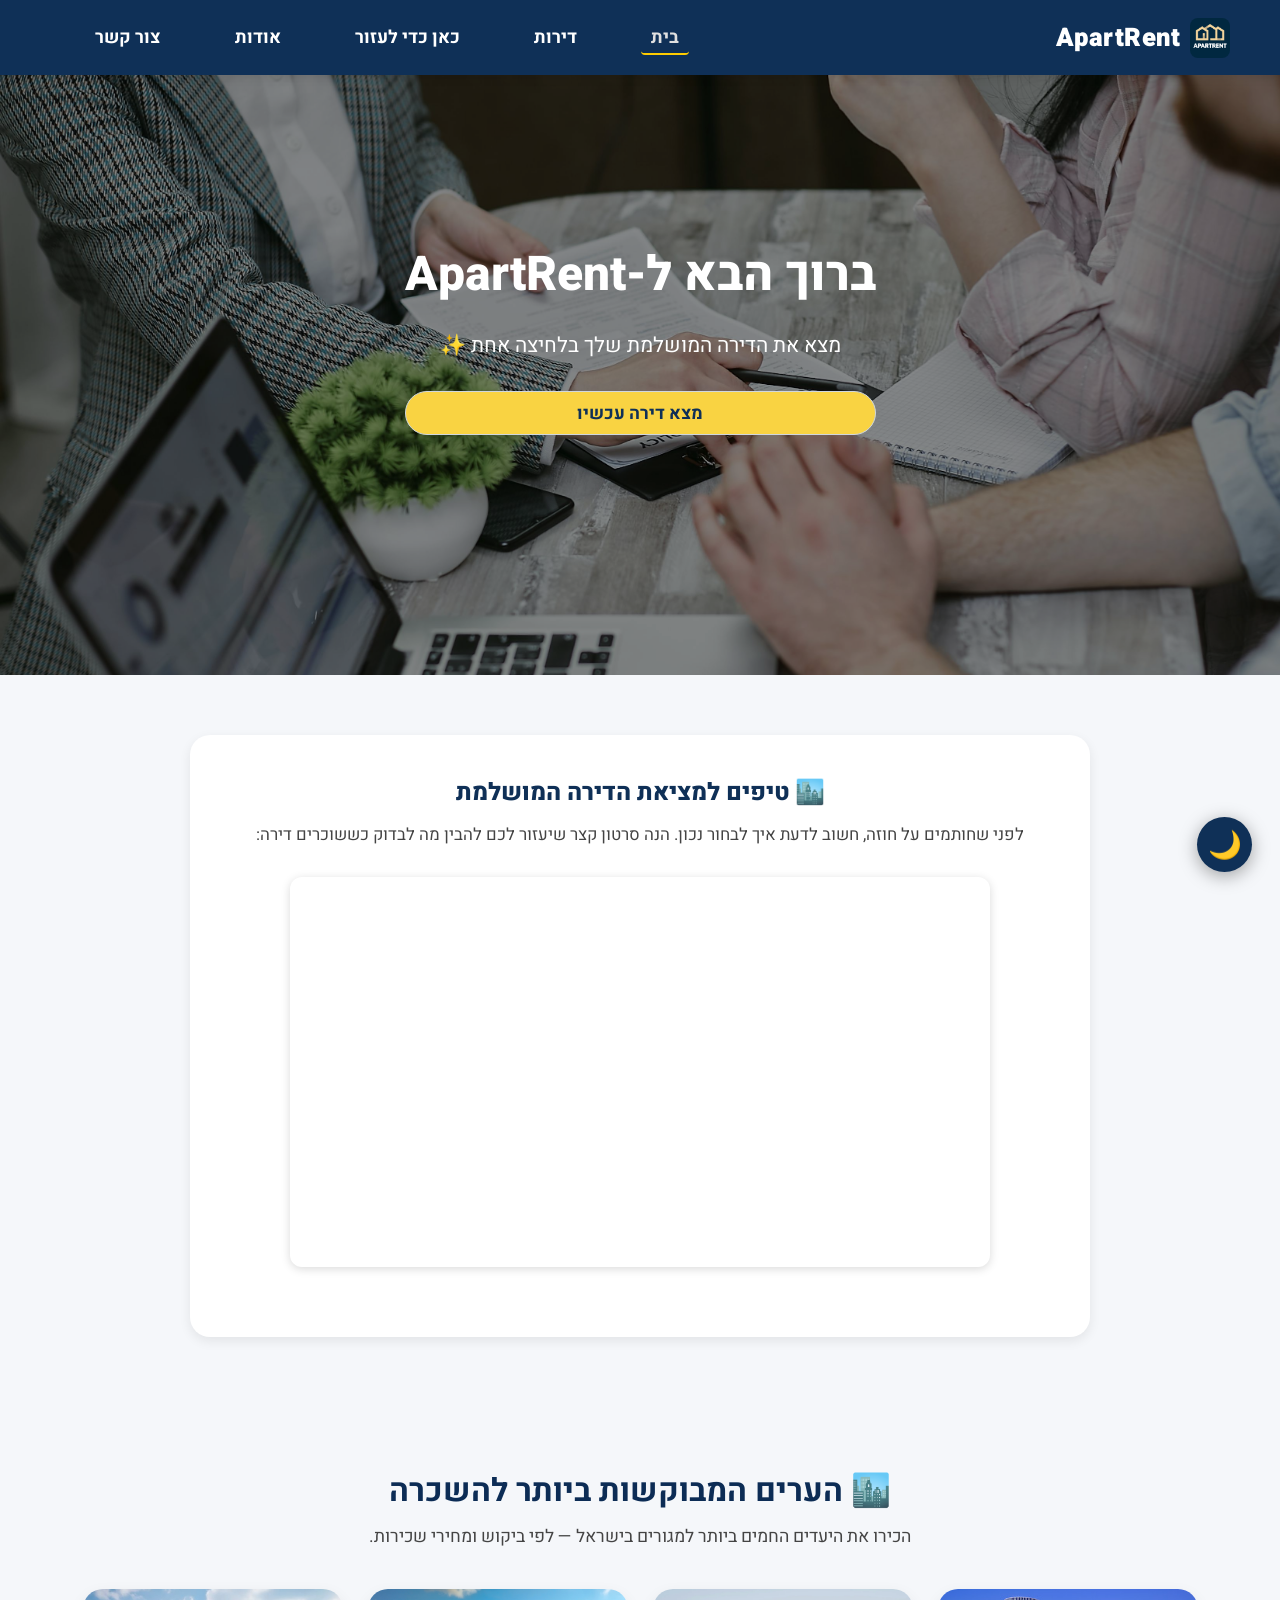
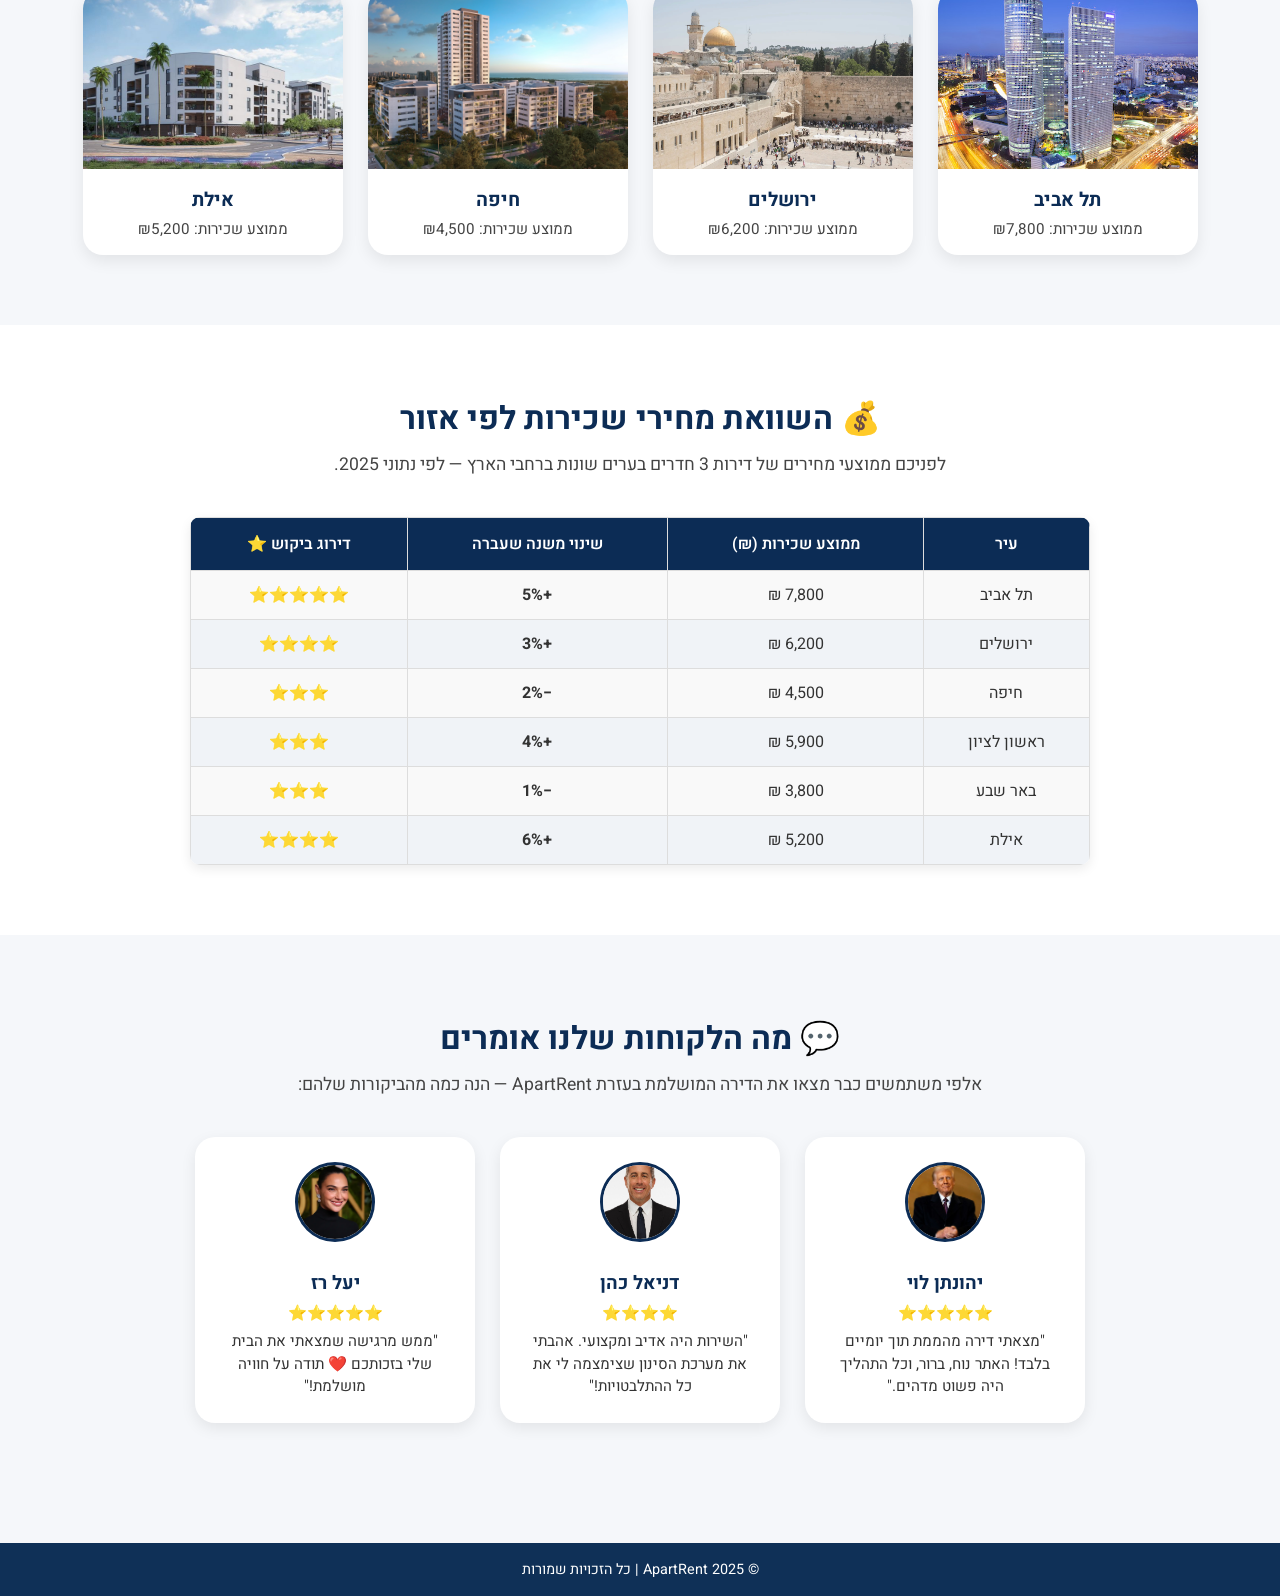
==== commit 0daec65d: "responsive" ====
--- a/RentApartments/index.html
+++ b/RentApartments/index.html
@@ -11,23 +11,70 @@
 </head>
 
 <body>
-  <header>
+  <header class="site-header">
     <h1 class="site-logo">
-  <img src="images/index_logo.png" alt="ApartRent Logo">
-  ApartRent
-</h1>
-
-    <nav>
+      <img src="images/index_logo.png" alt="ApartRent Logo">
+      ApartRent
+    </h1>
+
+    <button id="floating-theme-btn" class="floating-theme-btn">🌙</button>
+
+    <nav class="navbar">
+        <div class="logo">
+            <a href="#"></a>
+        </div>
+        <ul class="nav-links">
+            <li><a href="index.html"class="active">בית</a></li>
+            <li><a href="apartments.html">דירות</a></li>
+            <li><a href="help.html">כאן כדי לעזור</a></li>
+            <li><a href="about.html">אודות</a></li>
+            <li><a href="contact.html">צור קשר</a></li>
+
+        </ul>
+        <div class="menu-toggle">
+            <span class="bar"></span>
+            <span class="bar"></span>
+            <span class="bar"></span>
+        </div>
+    </nav>
+
+    <script>
+        let toggleMode = false;
+        document.addEventListener('DOMContentLoaded', () => {
+            const menuToggle = document.querySelector('.menu-toggle');
+            const navLinks = document.querySelector('.nav-links');
+
+            menuToggle.addEventListener('click', () => {
+                if (!toggleMode) {
+                    menuToggle.classList.add('active');
+                } else {
+                    menuToggle.classList.remove('active');
+                }
+                navLinks.classList.toggle('active');
+                toggleMode = !toggleMode;
+            });
+
+
+
+        });
+
+
+
+    </script>
+
+
+
+
+
+    <!-- <nav class="navbar">
       <ul>
-        <li><a href="index.html" class="active">בית</a></li>
-        <li><a href="apartments.html">דירות</a></li>
+        <li><a href="index.html">בית</a></li>
+        <li><a href="apartments.html" class="active">דירות</a></li>
         <li><a href="help.html">כאן כדי לעזור</a></li>
         <li><a href="about.html">אודות</a></li>
-        <button id="floating-theme-btn" class="floating-theme-btn">🌙</button>
-
         <li><a href="contact.html">צור קשר</a></li>
       </ul>
-    </nav>
+    </nav> -->
   </header>
 
   <section class="hero">
--- a/RentApartments/css/style.css
+++ b/RentApartments/css/style.css
@@ -42,6 +42,13 @@
   padding: 14px 50px;
   flex-wrap: wrap;
 }
+@media (max-width: 500px) {
+  .site-header {
+
+display: flex;}
+    
+}
+
 
 .site-header h1 {
   margin: 0;
@@ -96,7 +103,7 @@
 
 @media (max-width: 768px) {
   .site-header {
-    flex-direction: column;
+    /* flex-direction: column; */
     padding: 12px 20px;
   }
 
@@ -231,7 +238,15 @@
   height: 44px;
   background: #fff;
 }
-
+@media (min-width: 300px) {
+  .search-bar input[type="text"],
+  .search-bar select,
+  .btn,
+  .btn-light {
+    min-width: 100%;
+  }
+    
+}
 .range-wrap {
   display: flex;
   flex-direction: row;
@@ -1292,6 +1307,10 @@
   grid-template-columns: repeat(4, 1fr);
   gap: 25px;
 }
+@media (max-width: 500px) {
+  .stats-grid {
+display: block;  }
+}
 
 .stat-card {
   background: #f9fafc;
@@ -2232,3 +2251,165 @@
 body.help-page main {
     padding-top: 0 !important;
 }
+.cards-container {
+    display: grid;
+    grid-template-columns: repeat(3, 1fr);
+    gap: 30px;
+}
+
+
+/* ----------------------------
+   רספונסיביות - Breakpoints
+----------------------------- */
+
+/* מסכים קטנים - מובייל */
+@media (max-width: 600px) {
+
+  header.navbar ul {
+      flex-direction: column;
+      gap: 10px;
+  }
+
+  .hero .content h2 {
+      font-size: 26px;
+      text-align: center;
+  }
+
+  .hero .content p {
+      font-size: 16px;
+      text-align: center;
+  }
+
+  .search-bar {
+      flex-direction: column;
+      gap: 10px;
+      align-items: stretch;
+  }
+
+  .cards-container {
+      grid-template-columns: 1fr !important;
+  }
+
+  .btn {
+      width: 100%;
+  }
+
+  iframe {
+      width: 100%;
+      height: 220px;
+  }
+}
+
+
+/* טאבלט */
+@media (max-width: 992px) {
+
+  .cards-container {
+      grid-template-columns: repeat(2, 1fr);
+  }
+
+  .search-bar {
+      gap: 15px;
+  }
+}
+
+
+
+
+
+
+
+
+
+
+
+
+
+  /* styles.css */
+* {
+    margin: 0;
+    padding: 0;
+    box-sizing: border-box;
+}
+
+/* Basic styles for the navbar */
+.navbar {
+    display: flex;
+    justify-content: space-between;
+    align-items: center;
+    padding: 10px 20px;
+    /* Green background */
+    color: #fff;
+}
+
+/* Logo styling */
+.logo a {
+    color: #fff;
+    text-decoration: none;
+    font-size: 24px;
+}
+
+/* Navigation links styling */
+.nav-links {
+    display: flex;
+    list-style: none;
+}
+
+.nav-links li {
+    margin: 0 15px;
+}
+
+.nav-links a {
+    color: #fff;
+    text-decoration: none;
+    font-size: 18px;
+    transition: color 0.3s, text-decoration 0.3s, background-color 0.3s;
+    padding: 5px 10px;
+}
+
+.nav-links a:hover,
+.nav-links a.active {
+    color: #e0e0e0;
+    /* Darker green background on hover */
+    border-radius: 4px;
+    /* Optional: rounded corners */
+}
+
+/* Menu toggle button for mobile view */
+.menu-toggle {
+    display: none;
+    flex-direction: column;
+    cursor: pointer;
+}
+
+.menu-toggle .bar {
+    background-color: #fff;
+    height: 3px;
+    width: 25px;
+    margin: 5px;
+}
+
+/* Responsive styling */
+@media (max-width: 768px) {
+    .nav-links {
+        display: none;
+        flex-direction: column;
+        width: 100%;
+        position: absolute;
+        top: 60px;
+        left: 0;
+    }
+
+    .nav-links.active {
+        display: flex;
+    }
+
+    .nav-links li {
+        margin: 10px 0;
+        text-align: center;
+    }
+
+    .menu-toggle {
+        display: flex;
+    }
+}
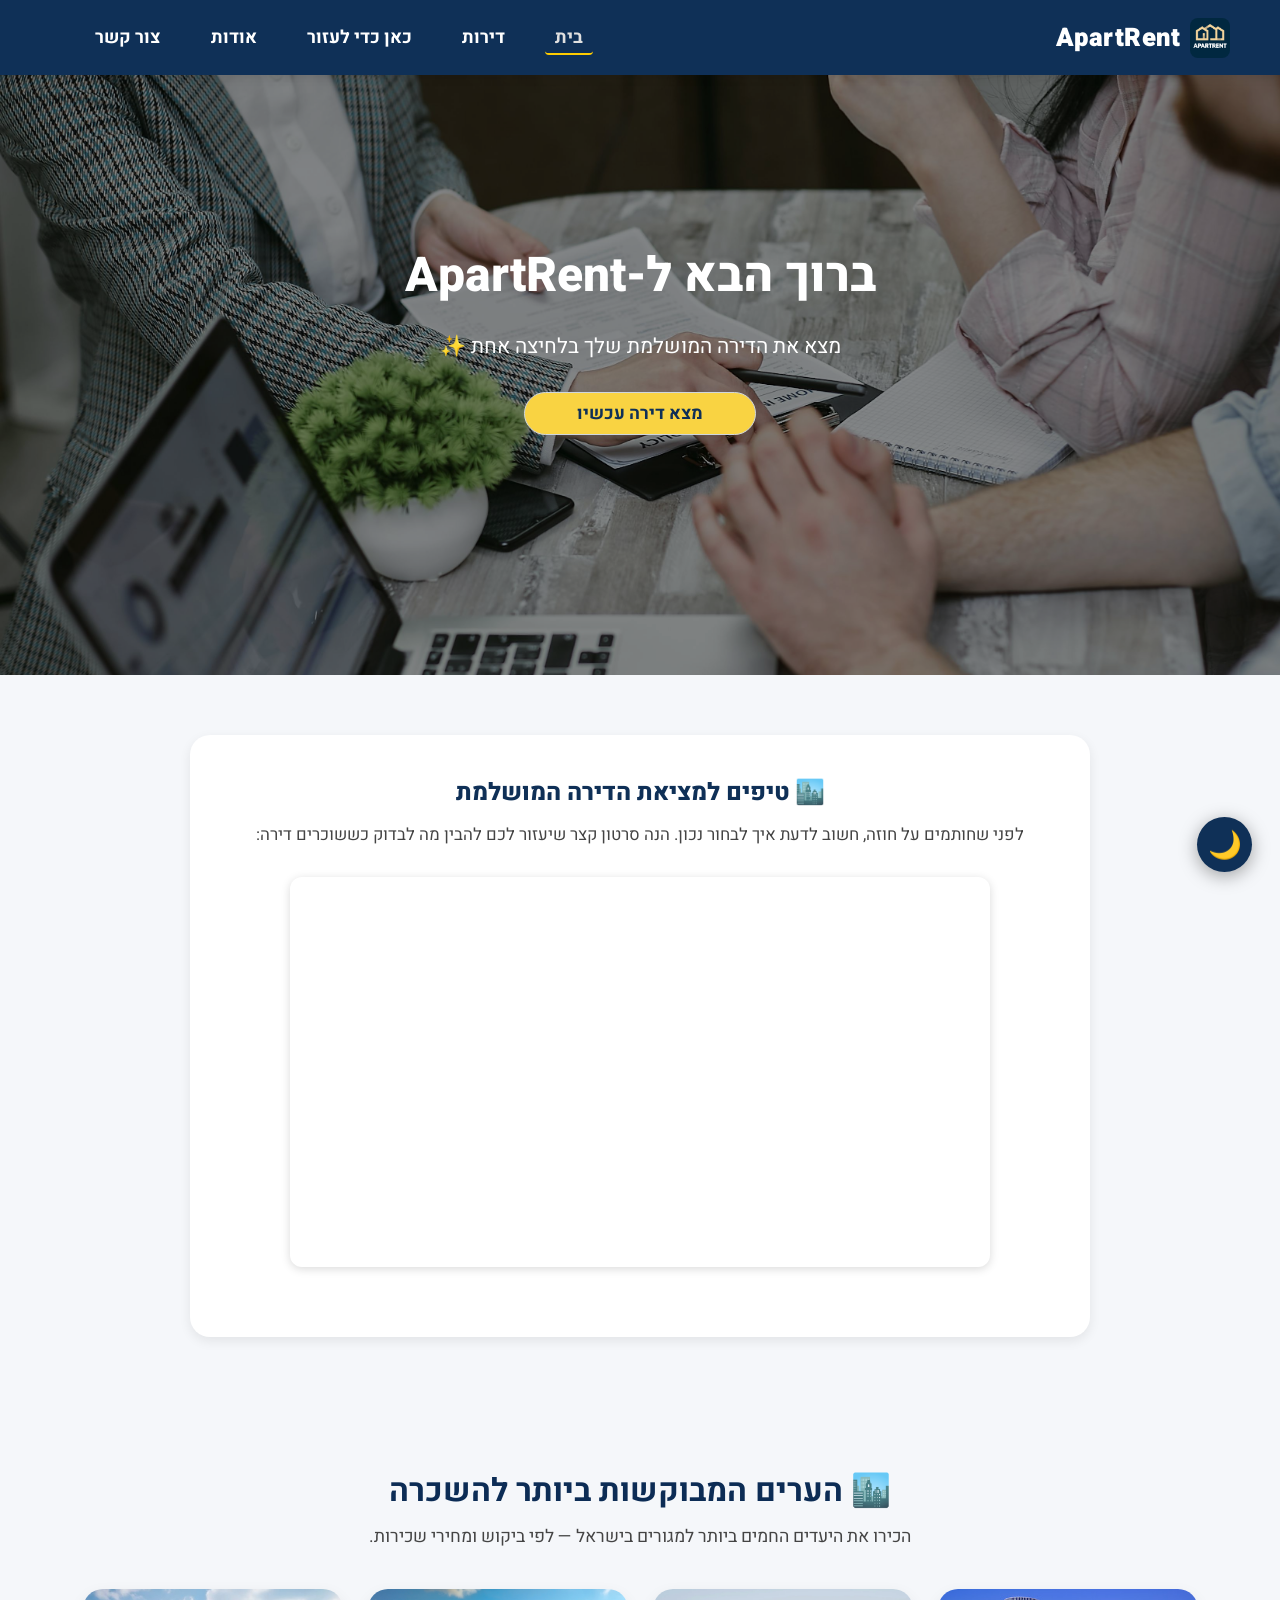
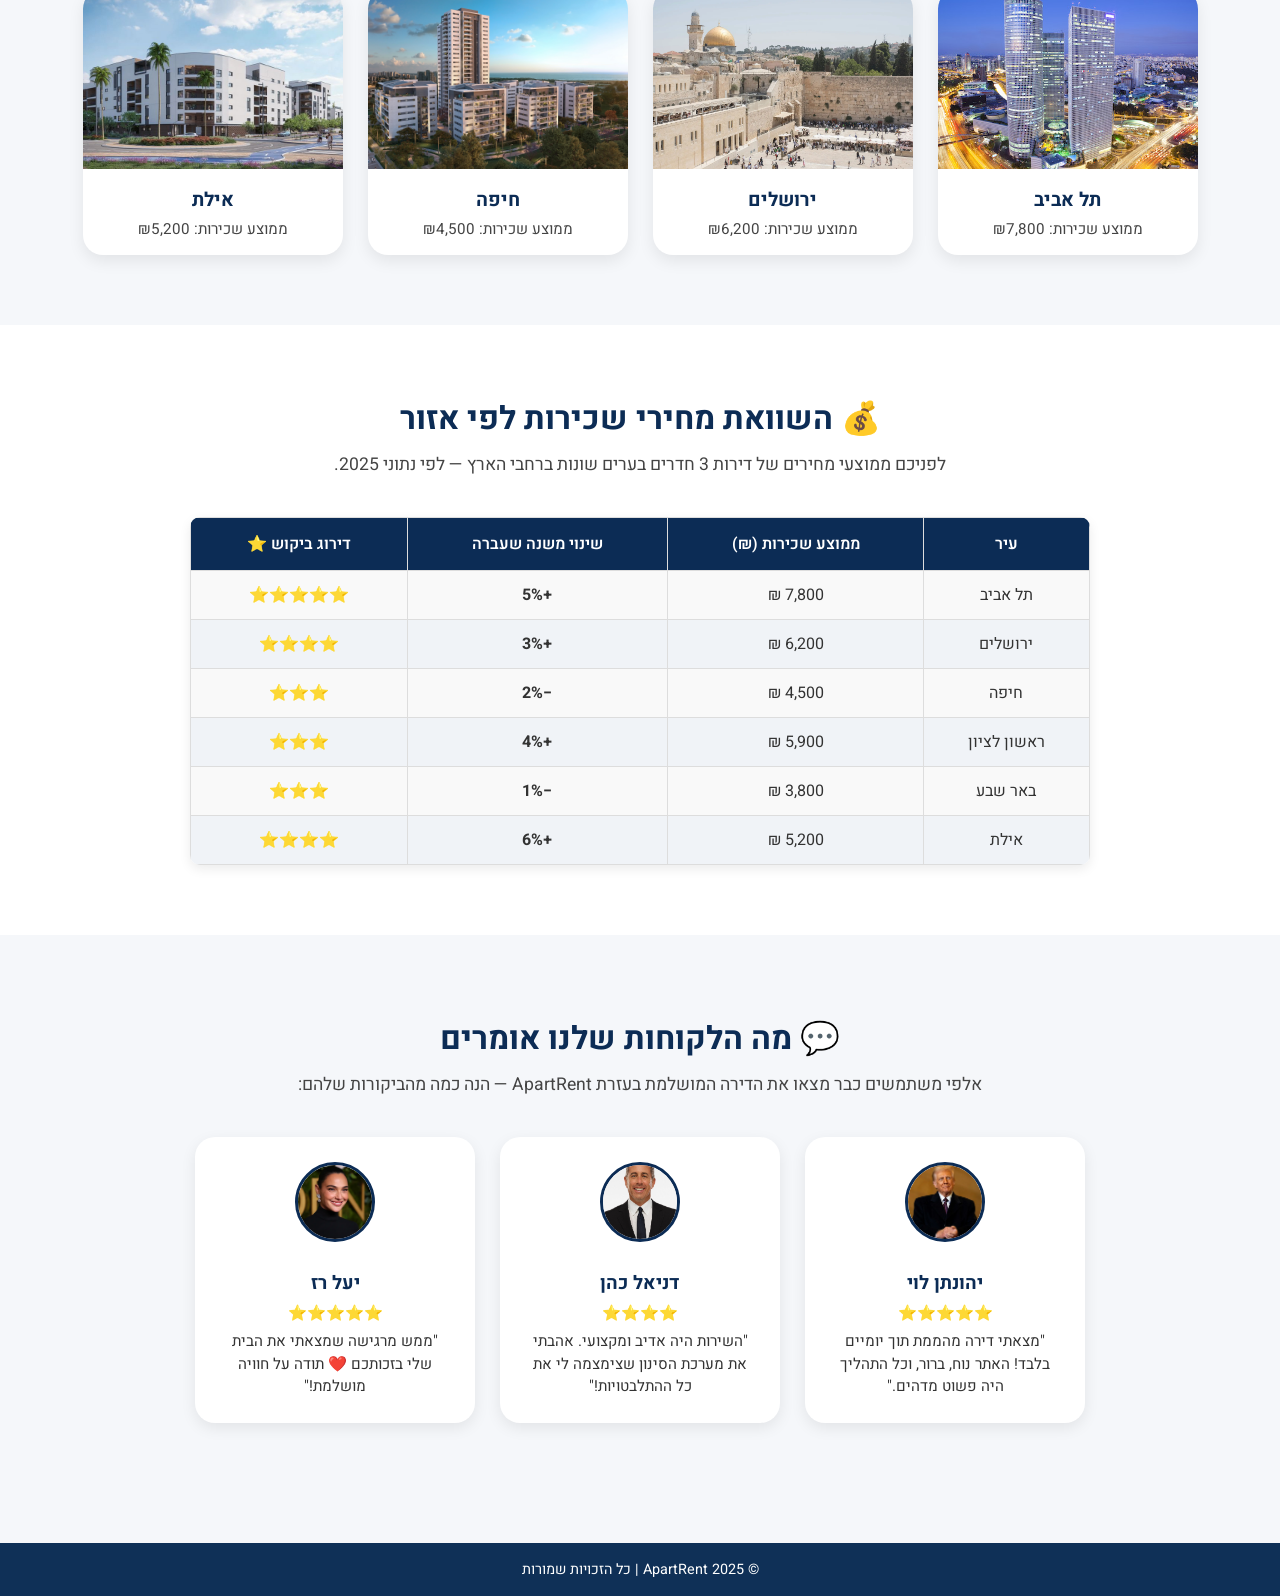
==== commit 6b1abe58: "Final fix for YouTube embed and general updates" ====
--- a/RentApartments/index.html
+++ b/RentApartments/index.html
@@ -6,7 +6,7 @@
   <title>ApartRent - הבית שלך מתחיל כאן</title>
   <link rel="stylesheet" href="css/style.css" />
   <link href="https://fonts.googleapis.com/css2?family=Heebo:wght@400;600;800&family=Assistant:wght@400;700&display=swap" rel="stylesheet">
-
+<meta http-equiv="Content-Security-Policy" content="frame-src https://www.youtube.com;">
   
 </head>
 
@@ -85,17 +85,23 @@
     </div>
   </section>
 
-  <section class="tips-section">
+<section class="tips-section">
   <div class="tips-card">
     <h2>🏙️ טיפים למציאת הדירה המושלמת</h2>
     <p>
       לפני שחותמים על חוזה, חשוב לדעת איך לבחור נכון. הנה סרטון קצר שיעזור לכם להבין
       מה לבדוק כששוכרים דירה:
     </p>
-
-    <div class="video-wrapper">
-   <iframe width="560" height="315" src="https://www.youtube.com/embed/4kdWmWkvQEw?si=uXx0zqLK50KdvfIk&amp;start=7" title="YouTube video player" frameborder="0" allow="accelerometer; autoplay; clipboard-write; encrypted-media; gyroscope; picture-in-picture; web-share" referrerpolicy="strict-origin-when-cross-origin" allowfullscreen></iframe>
-    </div>
+<div class="video-wrapper">
+  <iframe 
+    width="560" 
+    height="315" 
+    src="https://www.youtube.com/embed/4kdWmWkvQEw" 
+    title="טיפים לשוכרי דירות" 
+    frameborder="0" 
+    allowfullscreen>
+  </iframe>
+</div>
   </div>
 </section>
 
--- a/RentApartments/css/style.css
+++ b/RentApartments/css/style.css
@@ -59,7 +59,7 @@
 .navbar ul {
   list-style: none;
   display: flex;
-  gap: 24px;
+  gap: 0px;
   margin: 0;
   padding: 0;
 }
@@ -163,7 +163,7 @@
   background: var(--secondary);
   color: var(--white);
   border: none;
-  padding: 10px 22px;
+  padding: 5px 7px;
   border-radius: 8px;
   font-weight: 700;
   cursor: pointer;
@@ -230,12 +230,10 @@
 .search-bar select,
 .btn,
 .btn-light {
-  padding: 10px 14px;
+  padding: 5px 7px;
   border-radius: 8px;
   border: 1px solid #d0d7de;
   font-size: 14px;
-  min-width: 200px;
-  height: 44px;
   background: #fff;
 }
 @media (min-width: 300px) {
@@ -411,10 +409,10 @@
     width: 100%;
   }
 
-  .btn,
+  /* .btn,
   .btn-light {
     width: 100%;
-  }
+  } */
 }
 .video-container {
   position: relative;
@@ -1418,14 +1416,6 @@
   gap: 6px;
 }
 
-nav ul {
-  list-style: none;
-  display: flex;
-  align-items: center;
-  gap: 20px;
-  padding: 0;
-  margin: 0;
-}
 
 nav a {
   color: white;
@@ -1434,11 +1424,6 @@
   transition: 0.3s;
 }
 
-nav a.active {
-  color: var(--accent-color);
-  border-bottom: 2px solid var(--accent-color);
-  padding-bottom: 2px;
-}
 
 nav a:hover {
   color: var(--accent-color);
@@ -1729,26 +1714,12 @@
 /* =======================
    NAVIGATION
 ======================= */
-nav ul {
-  list-style: none;
-  display: flex;
-  align-items: center;
-  gap: 20px;
-  padding: 0;
-  margin: 0;
-}
 
 nav a {
   color: white;
   text-decoration: none;
   font-weight: 600;
   transition: 0.3s;
-}
-
-nav a.active {
-  color: var(--accent-color);
-  border-bottom: 2px solid var(--accent-color);
-  padding-bottom: 2px;
 }
 
 nav a:hover {
@@ -1858,15 +1829,6 @@
 /* =======================
    NAVBAR
 ======================= */
-nav ul {
-  list-style: none;
-  display: flex;
-  align-items: center;
-  gap: 20px;
-  padding: 0;
-  margin: 0;
-}
-
 nav a {
   color: white;
   text-decoration: none;
@@ -2056,7 +2018,7 @@
   list-style: none;
   display: flex;
   align-items: center;
-  gap: 20px;
+  gap: 10px;
   padding: 0;
   margin: 0;
 }
@@ -2066,12 +2028,6 @@
   text-decoration: none;
   font-weight: 600;
   transition: 0.3s;
-}
-
-nav a.active {
-  color: var(--accent-color);
-  border-bottom: 2px solid var(--accent-color);
-  padding-bottom: 2px;
 }
 
 nav a:hover {
@@ -2132,7 +2088,7 @@
 .btn {
   background-color: var(--accent-color);
   color: var(--primary-color);
-  padding: 14px 42px;
+  padding: 5px 40px;
   border-radius: 30px;
   font-weight: 700;
   font-size: 1.1rem;
@@ -2141,6 +2097,8 @@
   display: inline-flex;
   align-items: center;
   justify-content: center;
+  width: auto;
+
 }
 
 .btn:hover {
@@ -2290,9 +2248,7 @@
       grid-template-columns: 1fr !important;
   }
 
-  .btn {
-      width: 100%;
-  }
+
 
   iframe {
       width: 100%;
@@ -2412,4 +2368,19 @@
     .menu-toggle {
         display: flex;
     }
-}+}
+
+/* --- HERO BUTTON FIX --- */
+.hero .btn {
+  display: inline-flex !important;
+  padding: 8px 52px !important; /* פחות רווח */
+  width: auto !important;         /* שלא יימתח */
+  max-width: fit-content !important;
+  align-items: center;
+  justify-content: center;
+}
+/* === כפתור "מצא דירה עכשיו" בהירו === */
+.hero .btn {
+  min-width: 0 !important;       /* מבטל את ה-200px */
+  width: auto !important;        /* שיהיה רק לפי הטקסט */
+}
